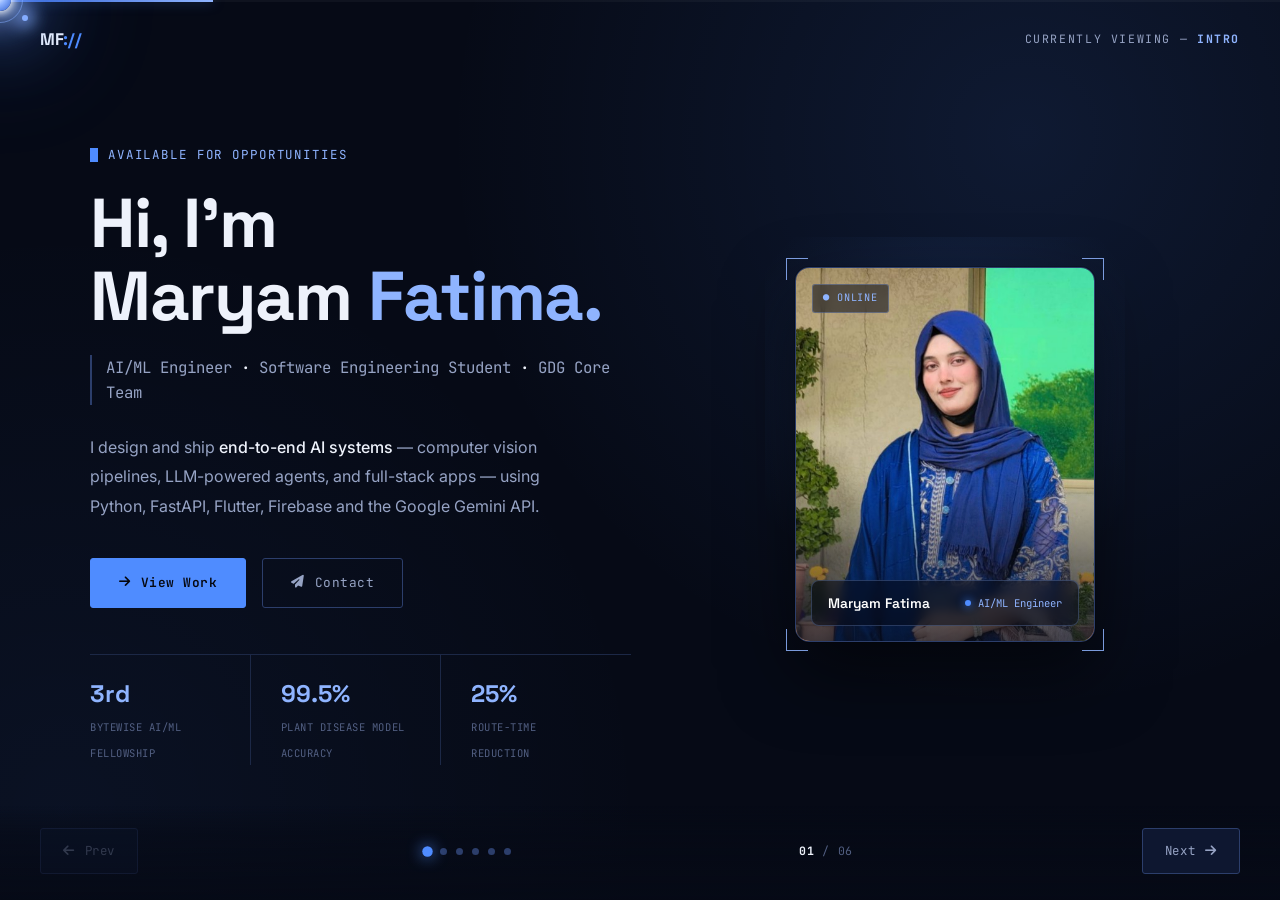
==== index.html @ dd6ace54 "Initial portfolio" ====
<!DOCTYPE html>
<html lang="en">
<head>
<meta charset="UTF-8" />
<meta name="viewport" content="width=device-width, initial-scale=1.0" />
<title>Maryam Fatima — AI/ML Engineer</title>
<link rel="preconnect" href="https://fonts.googleapis.com">
<link href="https://fonts.googleapis.com/css2?family=Space+Grotesk:wght@400;500;600;700&family=JetBrains+Mono:wght@400;500;600&family=Inter:wght@300;400;500;600;700&display=swap" rel="stylesheet">
<link rel="stylesheet" href="https://cdnjs.cloudflare.com/ajax/libs/font-awesome/6.5.0/css/all.min.css" />
<style>
:root{
  --bg:#060a16; --bg-alt:#0a1122; --surface:#0e1730; --surface-2:#121d3c;
  --line:#1c2846; --line-bright:#2c3e6b;
  --blue:#4f8cff; --blue-light:#8fb4ff; --blue-deep:#2f5fd1;
  --text:#eef2fb; --text-dim:#96a3c4; --text-dimmer:#525f82;
  --mono:'JetBrains Mono',monospace; --display:'Space Grotesk',sans-serif; --body:'Inter',sans-serif;
}
*{margin:0;padding:0;box-sizing:border-box;}
body{
  background:var(--bg); color:var(--text); font-family:var(--body);
  line-height:1.6; overflow:hidden; height:100vh; cursor:none;
}
::selection{background:var(--blue); color:#05070f;}
a{color:inherit; text-decoration:none;}
.container{max-width:1180px; margin:0 auto; padding:0 40px; width:100%;}

/* ===== CUSTOM CURSOR — ORBIT COMET (PROMINENT) ===== */
.cur-wrap{position:fixed; top:0; left:0; width:0; height:0; pointer-events:none; z-index:99999;}
.cur-trail{
  position:fixed; top:0; left:0; width:0; height:0; pointer-events:none; z-index:99997;
}
.cur-trail span{
  position:absolute; top:0; left:0; width:9px; height:9px; margin:-4.5px 0 0 -4.5px; border-radius:50%;
  background:var(--blue-light); box-shadow:0 0 10px 2px rgba(143,180,255,.6); will-change:transform, opacity;
}
.cur-halo{
  position:absolute; top:0; left:0; width:46px; height:46px; margin:-23px 0 0 -23px;
  border-radius:50%; border:1px solid rgba(143,180,255,.55);
  animation:haloBreathe 2.2s ease-in-out infinite; pointer-events:none;
}
@keyframes haloBreathe{
  0%{transform:scale(.75); opacity:.7;}
  70%{transform:scale(1.25); opacity:0;}
  100%{transform:scale(1.25); opacity:0;}
}
.cur-core{
  position:absolute; top:0; left:0; width:22px; height:22px; margin:-11px 0 0 -11px;
  background:radial-gradient(circle at 35% 30%, #ffffff 0%, var(--blue-light) 45%, var(--blue-deep) 100%);
  border-radius:50%; z-index:3;
  box-shadow:0 0 8px 2px #fff, 0 0 32px 10px rgba(143,180,255,.9), 0 0 70px 22px rgba(79,140,255,.5), 0 0 120px 40px rgba(79,140,255,.2);
  transition:width .25s cubic-bezier(.34,1.56,.64,1), height .25s cubic-bezier(.34,1.56,.64,1), background .25s ease, opacity .25s ease;
  will-change:transform;
}
.cur-orbit{
  position:absolute; top:0; left:0; width:64px; height:64px; margin:-32px 0 0 -32px;
  animation:orbitspin 2.6s linear infinite; transition:opacity .25s ease, transform .3s cubic-bezier(.34,1.56,.64,1);
}
.cur-orbit span{
  position:absolute; width:6px; height:6px; border-radius:50%; background:var(--blue-light);
  box-shadow:0 0 16px 5px rgba(143,180,255,.9); opacity:1;
}
.cur-orbit span:nth-child(1){top:0; left:50%; margin-left:-4px; width:8px; height:8px; background:#fff; box-shadow:0 0 20px 6px #fff;}
.cur-orbit span:nth-child(2){bottom:11px; right:4px;}
.cur-orbit span:nth-child(3){bottom:11px; left:4px; opacity:.65;}
@keyframes orbitspin{to{transform:rotate(360deg);}}
.cur-ring2{
  position:absolute; top:0; left:0; width:0; height:0; border-radius:50%;
  border:2px solid var(--blue-light); pointer-events:none; box-shadow:0 0 30px rgba(79,140,255,.5), inset 0 0 20px rgba(79,140,255,.15);
  transform:translate(-50%,-50%); transition:width .35s cubic-bezier(.34,1.56,.64,1), height .35s cubic-bezier(.34,1.56,.64,1), opacity .3s ease, border-color .3s ease;
  opacity:0;
}
/* magnetic hover: core shrinks & fades, orbit expands+slows, ring hugs the element */
body.magnet-active .cur-core{opacity:0;}
body.magnet-active .cur-orbit{opacity:0;}
body.magnet-active .cur-trail{opacity:0;}
body.magnet-active .cur-halo{opacity:0;}
body.magnet-active .cur-ring2{opacity:1;}
/* simple hover (non-magnetic targets): core grows, orbit pauses */
.cur-core.hover{width:34px; height:34px; margin:-17px 0 0 -17px; background:radial-gradient(circle, rgba(143,180,255,.22), transparent 70%); border:2px solid #fff; box-shadow:0 0 16px #fff, 0 0 46px rgba(143,180,255,.8);}
.cur-orbit.hover{animation-play-state:paused; opacity:.55; transform:scale(1.35);}
.cur-label{
  position:fixed; top:0; left:0; pointer-events:none; z-index:99999; transform:translate(-50%,-50%);
  font-family:var(--mono); font-size:.62rem; letter-spacing:.08em; text-transform:uppercase;
  color:var(--bg); background:var(--blue-light); padding:4px 9px; border-radius:20px;
  opacity:0; transition:opacity .2s ease; white-space:nowrap;
}
.cur-label.show{opacity:1;}
.magnetic{transition:transform .25s cubic-bezier(.34,1.56,.64,1);}
@media (hover:none) and (pointer:coarse){
  body{cursor:auto;}
  .cur-wrap,.cur-trail,.cur-ring2,.cur-label{display:none !important;}
}

.progress-track{position:fixed; top:0; left:0; width:100%; height:2px; z-index:301; background:rgba(255,255,255,.04);}
.progress-fill{height:100%; width:16.66%; background:linear-gradient(90deg,var(--blue-deep),var(--blue-light)); transition:width .5s cubic-bezier(.4,0,.2,1); box-shadow:0 0 12px rgba(79,140,255,.6);}

/* ===== TOP BAR ===== */
.topbar{
  position:fixed; top:0; left:0; width:100%; z-index:300; padding:26px 40px;
  display:flex; justify-content:space-between; align-items:center; pointer-events:none;
}
.topbar .logo{font-family:var(--display); font-weight:700; font-size:1.05rem; letter-spacing:-.02em; pointer-events:auto;}
.topbar .logo span{color:var(--blue);}
.topbar .pagetitle{
  font-family:var(--mono); font-size:.72rem; letter-spacing:.14em; text-transform:uppercase;
  color:var(--text-dim);
}
.topbar .pagetitle b{color:var(--blue-light);}

/* ===== PAGES ===== */
.pages{position:relative; width:100%; height:100vh;}
.pages::before{
  content:''; position:fixed; inset:0; z-index:0; pointer-events:none; opacity:.35;
  background-image:linear-gradient(rgba(79,140,255,.05) 1px, transparent 1px), linear-gradient(90deg, rgba(79,140,255,.05) 1px, transparent 1px);
  background-size:64px 64px;
  mask-image:radial-gradient(circle at 50% 40%, black, transparent 75%);
}
.page{
  position:absolute; inset:0; padding:110px 0 100px;
  opacity:0; visibility:hidden; transform:translateX(24px);
  transition:opacity .5s cubic-bezier(.4,0,.2,1), transform .5s cubic-bezier(.4,0,.2,1);
  overflow-y:auto; -webkit-overflow-scrolling:touch;
}
.page.active{opacity:1; visibility:visible; transform:translateX(0); z-index:10;}
.page::-webkit-scrollbar{width:6px;}
.page::-webkit-scrollbar-track{background:transparent;}
.page::-webkit-scrollbar-thumb{background:var(--line-bright); border-radius:3px;}
.page > .container{min-height:100%; display:flex; flex-direction:column; justify-content:center; padding-top:20px; padding-bottom:20px;}

.eyebrow{
  font-family:var(--mono); font-size:.74rem; letter-spacing:.14em; text-transform:uppercase;
  color:var(--blue-light); display:flex; align-items:center; gap:10px; margin-bottom:20px;
}
.eyebrow::before{content:'';width:20px;height:1px;background:var(--blue);}

/* ===== BOTTOM NAV / PAGINATION ===== */
.pagenav{
  position:fixed; bottom:0; left:0; width:100%; z-index:300;
  background:linear-gradient(0deg, rgba(6,10,22,.92), rgba(6,10,22,.6) 70%, transparent);
  padding:22px 40px 26px; display:flex; align-items:center; justify-content:space-between; gap:20px;
}
.navbtn{
  display:flex; align-items:center; gap:10px; font-family:var(--mono); font-size:.78rem;
  letter-spacing:.05em; color:var(--text-dim); background:var(--surface); border:1px solid var(--line-bright);
  padding:12px 22px; border-radius:3px; cursor:pointer; transition:.25s; user-select:none;
}
.navbtn:hover{border-color:var(--blue); color:var(--blue-light);}
.navbtn:active{transform:scale(.97);}
.navbtn.disabled{opacity:.3; pointer-events:none;}
.navbtn i{font-size:.8rem;}
.dots{display:flex; gap:9px; align-items:center;}
.dots .d{
  width:7px; height:7px; border-radius:50%; background:var(--line-bright); cursor:pointer; transition:.3s;
}
.dots .d:hover{background:var(--blue-light); transform:scale(1.3);}
.dots .d.active{background:var(--blue); box-shadow:0 0 10px var(--blue); transform:scale(1.5);}
.counter{font-family:var(--mono); font-size:.72rem; color:var(--text-dimmer); letter-spacing:.06em; min-width:60px; text-align:center;}
.counter b{color:var(--text);}

/* ===== SHARED SECTION HEAD ===== */
.sec-head{margin-bottom:44px;}
.sec-head h2{font-family:var(--display); font-weight:600; font-size:clamp(1.9rem,3.6vw,2.9rem); letter-spacing:-.01em; line-height:1.12;}
.sec-head p{color:var(--text-dim); max-width:420px; font-size:.95rem; margin-top:12px;}

/* ===== PAGE 0 — INTRO ===== */
#p0{background:
  radial-gradient(circle at 80% 15%, rgba(79,140,255,0.12), transparent 45%),
  radial-gradient(circle at 5% 90%, rgba(79,140,255,0.06), transparent 40%),
  var(--bg);
}
.intro-grid{display:grid; grid-template-columns:1.05fr .95fr; gap:70px; align-items:center; width:100%;}
.intro-copy .kicker{font-family:var(--mono); font-size:.78rem; color:var(--blue-light); letter-spacing:.15em; text-transform:uppercase; margin-bottom:22px; display:flex; align-items:center; gap:10px;}
.blink{display:inline-block; width:8px; height:14px; background:var(--blue); animation:blink 1s steps(1) infinite;}
@keyframes blink{50%{opacity:0;}}
.intro-copy h1{
  font-family:var(--display); font-weight:700; font-size:clamp(2.6rem,5.4vw,4.4rem);
  line-height:1.05; letter-spacing:-.02em; margin-bottom:22px;
}
.intro-copy h1 .last{color:var(--blue-light);}
.role-line{
  font-family:var(--mono); font-size:.98rem; color:var(--text-dim); margin-bottom:28px;
  border-left:2px solid var(--line-bright); padding-left:14px;
}
.role-line b{color:var(--text); font-weight:500;}
.intro-desc{color:var(--text-dim); font-size:1rem; max-width:480px; margin-bottom:36px; line-height:1.85;}
.intro-desc strong{color:var(--text); font-weight:500;}
.cta-row{display:flex; gap:16px; flex-wrap:wrap; margin-bottom:46px;}
.btn{
  font-family:var(--mono); font-size:.8rem; letter-spacing:.04em; padding:14px 28px;
  border-radius:3px; cursor:pointer; transition:.25s; display:inline-flex; align-items:center; gap:10px;
}
.btn-solid{background:var(--blue); color:#05070f; font-weight:600; border:1px solid var(--blue);}
.btn-solid:hover{background:var(--blue-light); border-color:var(--blue-light);}
.btn-ghost{border:1px solid var(--line-bright); color:var(--text-dim);}
.btn-ghost:hover{border-color:var(--blue); color:var(--blue-light);}
.metric-row{display:flex; border-top:1px solid var(--line);}
.metric{padding:20px 30px 0 0; flex:1;}
.metric:not(:last-child){border-right:1px solid var(--line); padding-right:30px; margin-right:30px;}
.metric b{font-family:var(--display); font-size:1.5rem; display:block; color:var(--blue-light);}
.metric span{font-family:var(--mono); font-size:.66rem; color:var(--text-dimmer); letter-spacing:.05em;}

.intro-visual{display:flex; justify-content:center;}
.avatar-frame{position:relative; width:300px;}
.avatar-glow{
  position:absolute; inset:-30px; background:radial-gradient(circle at 50% 35%, rgba(79,140,255,.16), transparent 65%);
  pointer-events:none; z-index:0;
}
.avatar-photo{
  position:relative; width:100%; aspect-ratio:4/5; border-radius:14px; overflow:hidden; z-index:1;
  border:1px solid var(--line-bright);
  box-shadow:0 30px 70px rgba(0,0,0,.55), 0 0 0 1px rgba(0,0,0,.2);
  transition:transform .45s cubic-bezier(.34,1.56,.64,1), box-shadow .45s ease;
}
.avatar-photo::after{
  content:''; position:absolute; inset:0; border-radius:14px;
  background:linear-gradient(180deg, transparent 55%, rgba(6,10,22,.75) 100%);
  pointer-events:none;
}
.avatar-frame:hover .avatar-photo{transform:translateY(-4px); box-shadow:0 40px 90px rgba(0,0,0,.6), 0 0 60px rgba(79,140,255,.18);}
.avatar-photo img{width:100%; height:100%; object-fit:cover; display:block; transition:transform .6s ease; filter:saturate(1.02);}
.avatar-frame:hover .avatar-photo img{transform:scale(1.05);}
.av-corner{position:absolute; width:22px; height:22px; border:1.5px solid var(--blue-light); opacity:.85; z-index:2; transition:.4s ease;}
.av-corner.tl{top:-9px; left:-9px; border-right:none; border-bottom:none;}
.av-corner.tr{top:-9px; right:-9px; border-left:none; border-bottom:none;}
.av-corner.bl{bottom:-9px; left:-9px; border-right:none; border-top:none;}
.av-corner.br{bottom:-9px; right:-9px; border-left:none; border-top:none;}
.avatar-frame:hover .av-corner{width:28px; height:28px; opacity:1;}
.av-tag{
  position:absolute; top:16px; left:16px; z-index:2; font-family:var(--mono); font-size:.64rem; letter-spacing:.08em;
  color:var(--blue-light); background:rgba(6,10,22,.55); border:1px solid rgba(143,180,255,.3);
  padding:5px 10px; border-radius:3px; backdrop-filter:blur(4px);
}
.badge-pill{
  position:absolute; bottom:16px; left:16px; right:16px; z-index:2; background:rgba(6,10,22,.55); border:1px solid rgba(143,180,255,.25);
  padding:11px 16px; border-radius:8px; font-family:var(--mono); font-size:.72rem; color:var(--text);
  display:flex; align-items:center; justify-content:space-between; gap:8px; backdrop-filter:blur(6px);
}
.badge-pill .pname{font-family:var(--display); font-weight:600; font-size:.86rem; color:#fff;}
.badge-pill .prole{display:flex; align-items:center; gap:7px; color:var(--blue-light); font-size:.66rem;}
.badge-pill .pulse{width:6px; height:6px; border-radius:50%; background:var(--blue); box-shadow:0 0 8px var(--blue); animation:pulseDot 1.6s ease-in-out infinite;}
@keyframes pulseDot{0%,100%{opacity:1;}50%{opacity:.3;}}

/* ===== PAGE 1 — ABOUT ===== */
#p1{background:var(--bg-alt);}
.dossier{display:grid; grid-template-columns:.9fr 1.1fr; gap:60px;}
.dossier-meta{font-family:var(--mono); font-size:.82rem;}
.dossier-meta .row{display:flex; justify-content:space-between; padding:14px 0; border-bottom:1px solid var(--line); gap:12px;}
.dossier-meta .row .k{color:var(--text-dimmer); letter-spacing:.05em;}
.dossier-meta .row .v{color:var(--text); text-align:right;}
.dossier-body p{color:var(--text-dim); font-size:1rem; line-height:1.9; margin-bottom:18px;}
.dossier-body strong{color:var(--text); font-weight:500;}
.chip-row{display:flex; flex-wrap:wrap; gap:10px; margin-top:22px;}
.chip{font-family:var(--mono); font-size:.72rem; padding:8px 15px; border:1px solid var(--line-bright); color:var(--text-dim); border-radius:3px; transition:.25s;}
.chip:hover{border-color:var(--blue); color:var(--blue-light); background:rgba(79,140,255,.06);}

/* ===== PAGE 2 — EXPERIENCE ===== */
.log{border-top:1px solid var(--line);}
.log-entry{border-bottom:1px solid var(--line); padding:28px 0; display:grid; grid-template-columns:130px 1fr; gap:26px;}
.log-entry .stamp{font-family:var(--mono); font-size:.74rem; color:var(--blue-light);}
.log-entry .stamp .yr{display:block; font-size:1.5rem; font-family:var(--display); color:var(--text); margin-top:4px;}
.log-entry h3{font-family:var(--display); font-size:1.2rem; font-weight:600; margin-bottom:4px;}
.log-entry .org{font-family:var(--mono); font-size:.76rem; color:var(--text-dim); margin-bottom:12px; display:block;}
.log-entry p{color:var(--text-dim); font-size:.92rem; line-height:1.8; max-width:620px;}
.log-entry .tags{display:flex; gap:8px; flex-wrap:wrap; margin-top:14px;}
.log-entry .tags span{font-family:var(--mono); font-size:.66rem; color:var(--blue-light); border:1px solid var(--line-bright); padding:4px 10px; border-radius:3px;}

/* ===== PAGE 3 — PROJECTS ===== */
#p3{background:var(--bg-alt);}
.det-grid{display:grid; grid-template-columns:repeat(2,1fr); gap:22px;}
.det-card{background:var(--surface); border:1px solid var(--line); padding:26px 24px; transition:.3s;}
.det-card:hover{border-color:var(--blue); transform:translateY(-5px); box-shadow:0 20px 50px rgba(0,0,0,.4), 0 0 0 1px rgba(79,140,255,.15);}
.det-card .det-head{display:flex; justify-content:space-between; align-items:flex-start; margin-bottom:14px; gap:10px;}
.det-card .class-label{font-family:var(--mono); font-size:.66rem; color:var(--text-dimmer); letter-spacing:.05em;}
.det-card .conf{font-family:var(--mono); font-size:.74rem; color:var(--blue-light); font-weight:600; text-align:right;}
.det-card h3{font-family:var(--display); font-size:1.15rem; font-weight:600; margin-bottom:9px;}
.det-card p{color:var(--text-dim); font-size:.87rem; line-height:1.7; margin-bottom:16px;}
.det-card .tags{display:flex; flex-wrap:wrap; gap:6px;}
.det-card .tags span{font-family:var(--mono); font-size:.64rem; color:var(--text-dim); border:1px solid var(--line-bright); padding:4px 9px; border-radius:3px;}

/* ===== PAGE 4 — SKILLS ===== */
.spec-grid{display:grid; grid-template-columns:repeat(3,1fr); border-top:1px solid var(--line); border-left:1px solid var(--line);}
.spec-block{border-right:1px solid var(--line); border-bottom:1px solid var(--line); padding:24px 22px;}
.spec-block h4{font-family:var(--mono); font-size:.68rem; letter-spacing:.1em; text-transform:uppercase; color:var(--blue-light); margin-bottom:16px;}
.spec-block .bar-item{margin-bottom:13px;}
.spec-block .bar-item .lbl{display:flex; justify-content:space-between; font-size:.82rem; color:var(--text-dim); margin-bottom:6px;}
.spec-block .bar-track{height:3px; background:var(--line); overflow:hidden;}
.spec-block .bar-fill{height:100%; background:linear-gradient(90deg,var(--blue-deep),var(--blue-light)); width:0%; transition:width 1.2s cubic-bezier(.22,.9,.3,1);}

/* ===== PAGE 5 — CONTACT ===== */
#p5{background:var(--bg-alt);}
.ledger{border-top:1px solid var(--line); margin-bottom:50px;}
.ledger-row{display:grid; grid-template-columns:36px 1fr 120px; gap:18px; align-items:center; padding:14px 0; border-bottom:1px solid var(--line); font-family:var(--mono); font-size:.82rem;}
.ledger-row .num{color:var(--text-dimmer);}
.ledger-row .name{color:var(--text); font-family:var(--body); font-weight:500; font-size:.92rem;}
.ledger-row .name small{display:block; font-family:var(--mono); font-size:.7rem; color:var(--text-dim); font-weight:400; margin-top:3px;}
.ledger-row .stamp2{color:var(--blue-light); text-align:right;}
.contact-panel{display:grid; grid-template-columns:1fr 1fr; gap:44px; align-items:start;}
.terminal{background:#040711; border:1px solid var(--line-bright); padding:24px 22px; font-family:var(--mono); font-size:.82rem; line-height:1.9;}
.terminal .p1{color:var(--blue-light);}
.terminal .p2{color:var(--text-dim);}
.terminal .out{color:var(--text);}
.contact-links{display:flex; flex-direction:column;}
.contact-links a{display:flex; justify-content:space-between; align-items:center; padding:16px 0; border-bottom:1px solid var(--line); font-family:var(--mono); font-size:.84rem; color:var(--text-dim); transition:.25s;}
.contact-links a:hover{color:var(--blue-light); padding-left:8px;}

/* ===== RESPONSIVE ===== */
@media (max-width:900px){
  .container{padding:0 24px;}
  .topbar{padding:20px 24px;}
  .pagenav{padding:16px 20px 20px;}
  .page{padding:90px 0 90px;}
  .intro-grid{grid-template-columns:1fr; text-align:left; gap:40px;}
  .intro-visual{order:-1;}
  .avatar-frame{width:190px; margin:0 auto;}
  .metric-row{flex-wrap:wrap; gap:16px;}
  .metric{flex:1 1 40%; padding-right:0; border-right:none !important; margin-right:0 !important;}
  .dossier{grid-template-columns:1fr; gap:34px;}
  .log-entry{grid-template-columns:1fr; gap:10px;}
  .det-grid{grid-template-columns:1fr;}
  .spec-grid{grid-template-columns:1fr 1fr;}
  .contact-panel{grid-template-columns:1fr;}
  .navbtn span.lbl{display:none;}
  .topbar .pagetitle{display:none;}
}
</style>
</head>
<body>

<div class="cur-wrap" id="curWrap">
  <div class="cur-halo" id="curHalo"></div>
  <div class="cur-orbit" id="curOrbit"><span></span><span></span><span></span></div>
  <div class="cur-core" id="curCore"></div>
</div>
<div class="cur-trail" id="curTrail">
  <span></span><span></span><span></span><span></span><span></span>
</div>
<div class="cur-ring2" id="curRing2"></div>
<div class="cur-label" id="curLabel"></div>

<div class="progress-track"><div class="progress-fill" id="progressFill"></div></div>

<div class="topbar">
  <div class="logo">MF<span>://</span></div>
  <div class="pagetitle">CURRENTLY VIEWING — <b id="pageTitleText">INTRO</b></div>
</div>

<div class="pages" id="pages">

  <!-- PAGE 0 — INTRO -->
  <section class="page active" id="p0" data-title="INTRO">
    <div class="container">
      <div class="intro-grid">
        <div class="intro-copy">
          <div class="kicker"><span class="blink"></span> AVAILABLE FOR OPPORTUNITIES</div>
          <h1>Hi, I'm<br>Maryam <span class="last">Fatima.</span></h1>
          <div class="role-line">AI/ML Engineer <b>·</b> Software Engineering Student <b>·</b> GDG Core Team</div>
          <p class="intro-desc">
            I design and ship <strong>end-to-end AI systems</strong> — computer vision pipelines,
            LLM-powered agents, and full-stack apps — using Python, FastAPI, Flutter, Firebase
            and the Google Gemini API.
          </p>
          <div class="cta-row">
            <a href="#" class="btn btn-solid magnetic" data-goto="3"><i class="fas fa-arrow-right"></i> View Work</a>
            <a href="#" class="btn btn-ghost magnetic" data-goto="5"><i class="fas fa-paper-plane"></i> Contact</a>
          </div>
          <div class="metric-row">
            <div class="metric"><b>3rd</b><span>BYTEWISE AI/ML FELLOWSHIP</span></div>
            <div class="metric"><b>99.5%</b><span>PLANT DISEASE MODEL ACCURACY</span></div>
            <div class="metric"><b>25%</b><span>ROUTE-TIME REDUCTION</span></div>
          </div>
        </div>
        <div class="intro-visual">
          <div class="avatar-frame magnetic" data-cursor="Hi!" data-magnet-strength="0.15">
            <div class="avatar-glow"></div>
            <span class="av-corner tl"></span>
            <span class="av-corner tr"></span>
            <span class="av-corner bl"></span>
            <span class="av-corner br"></span>
            <div class="avatar-photo">
              <span class="av-tag">● ONLINE</span>
              <img src="[data-uri]" alt="Maryam Fatima" />
            </div>
              <div class="badge-pill">
                <span class="pname">Maryam Fatima</span>
                <span class="prole"><span class="pulse"></span>AI/ML Engineer</span>
              </div>
            </div>
          </div>
        </div>
      </div>
    </div>
  </section>

  <!-- PAGE 1 — ABOUT -->
  <section class="page" id="p1" data-title="ABOUT">
    <div class="container">
      <div class="eyebrow">01 — About</div>
      <div class="sec-head">
        <h2>Who's behind<br>the pipelines.</h2>
        <p>From research notebooks to production endpoints — bridging AI concepts with real-world impact.</p>
      </div>
      <div class="dossier">
        <div class="dossier-meta">
          <div class="row"><span class="k">INSTITUTION</span><span class="v">COMSATS University Islamabad, Attock Campus</span></div>
          <div class="row"><span class="k">DEGREE</span><span class="v">B.S. Software Engineering</span></div>
          <div class="row"><span class="k">FOCUS</span><span class="v">AI · ML · Computer Vision · GenAI</span></div>
          <div class="row"><span class="k">COMMUNITY</span><span class="v">GDG Attock — Core Team</span></div>
          <div class="row"><span class="k">STATUS</span><span class="v" style="color:var(--blue-light);">Actively Building</span></div>
        </div>
        <div class="dossier-body">
          <p>
            I'm a <strong>Software Engineering student</strong> with a deep pull toward <strong>Artificial Intelligence,
            Machine Learning</strong> and <strong>Computer Vision</strong>. I've built solutions that range from
            food-freshness detection systems to smart waste-management optimizers — always aiming for the
            point where a model actually ships.
          </p>
          <p>
            As an <strong>AI/ML Fellow</strong> (ranked 3rd) and a core team member of
            <strong>Google Developer Groups (GDG) Attock</strong>, I've led workshops, mentored peers, and
            collaborated on AI prototypes that push community members from tutorial to build.
          </p>
          <div class="chip-row">
            <div class="chip magnetic">B.S. Software Engineering</div>
            <div class="chip magnetic">3rd Place — Bytewise</div>
            <div class="chip magnetic">Full-Stack + AI</div>
            <div class="chip magnetic">GDG Attock Core</div>
          </div>
        </div>
      </div>
    </div>
  </section>

  <!-- PAGE 2 — EXPERIENCE -->
  <section class="page" id="p2" data-title="EXPERIENCE">
    <div class="container">
      <div class="eyebrow">02 — Experience</div>
      <div class="sec-head">
        <h2>Where I've<br>worked & grown.</h2>
        <p>A running log — not a résumé bullet list.</p>
      </div>
      <div class="log">
        <div class="log-entry">
          <div class="stamp">FELLOWSHIP<span class="yr">2025</span></div>
          <div>
            <h3>AI/ML Fellow — 3rd Position Holder</h3>
            <span class="org">Bytewise AI/ML Fellowship</span>
            <p>
              Designed end-to-end ML pipelines: preprocessing, feature engineering, training, evaluation
              and visualization. Built an LLM-powered agent on the Google Gemini API. Applied supervised
              learning and regularization, evaluated with Accuracy, Precision, Recall and F1-Score.
              Ranked <strong style="color:var(--text)">3rd among all participants</strong>.
            </p>
            <div class="tags"><span>Python</span><span>Scikit-learn</span><span>Gemini API</span><span>LLM</span><span>ML Pipelines</span></div>
          </div>
        </div>
        <div class="log-entry">
          <div class="stamp">COMMUNITY<span class="yr">2026 →</span></div>
          <div>
            <h3>AI/ML Core Team Member</h3>
            <span class="org">Google Developer Groups (GDG) Attock</span>
            <p>
              Organized AI/ML workshops and events reaching 50+ students. Mentored participants in ML
              fundamentals, Computer Vision and Generative AI, and collaborated on hands-on AI prototypes
              that strengthened the AI culture across campus.
            </p>
            <div class="tags"><span>Community Leadership</span><span>Workshops</span><span>Mentoring</span><span>AI Prototyping</span></div>
          </div>
        </div>
      </div>
    </div>
  </section>

  <!-- PAGE 3 — PROJECTS -->
  <section class="page" id="p3" data-title="PROJECTS">
    <div class="container">
      <div class="eyebrow">03 — Projects</div>
      <div class="sec-head">
        <h2>Selected work.</h2>
        <p>Four builds, four problems — computer vision, LLMs, ML and full-stack.</p>
      </div>
      <div class="det-grid">
        <div class="det-card">
          <div class="det-head"><span class="class-label">COMPUTER VISION</span><span class="conf">Selected — Gemini Challenge</span></div>
          <h3>FoodGuard-AI</h3>
          <p>AI-powered food freshness detection combining Computer Vision with the Google Gemini API. FastAPI backend for image processing and LLM-based quality analysis, deployed on Google Cloud.</p>
          <div class="tags"><span>OpenCV</span><span>Gemini API</span><span>FastAPI</span><span>Google Cloud</span></div>
        </div>
        <div class="det-card">
          <div class="det-head"><span class="class-label">LOGISTICS / ML</span><span class="conf">−25% route time</span></div>
          <h3>CleanRoute-AI</h3>
          <p>Intelligent waste-collection optimization — K-Means clustering for zoning, Linear Regression for route prediction, Isolation Forest for anomaly detection. Full-stack app with role-based auth.</p>
          <div class="tags"><span>K-Means</span><span>Linear Regression</span><span>Isolation Forest</span><span>Full-Stack</span></div>
        </div>
        <div class="det-card">
          <div class="det-head"><span class="class-label">AGRI-TECH / ML</span><span class="conf">99.5% accuracy</span></div>
          <h3>Plant Health Monitoring</h3>
          <p>Crop disease prediction using Random Forest and XGBoost, achieved through careful feature engineering. Streamlit dashboard for real-time prediction and visualization.</p>
          <div class="tags"><span>Random Forest</span><span>XGBoost</span><span>Streamlit</span><span>Feature Engineering</span></div>
        </div>
        <div class="det-card">
          <div class="det-head"><span class="class-label">MOBILE / FLUTTER</span><span class="conf">3 apps shipped</span></div>
          <h3>Flutter Internship Portfolio</h3>
          <p><strong style="color:var(--text)">Cookbook App</strong> — recipe management with search, favorites, editing. <strong style="color:var(--text)">Daily Diaries</strong> — journaling with Firebase Auth + Firestore CRUD. <strong style="color:var(--text)">Login & Dashboard</strong> — secure auth with Provider state management.</p>
          <div class="tags"><span>Flutter</span><span>Firebase</span><span>Provider</span><span>CRUD</span></div>
        </div>
      </div>
    </div>
  </section>

  <!-- PAGE 4 — SKILLS -->
  <section class="page" id="p4" data-title="SKILLS">
    <div class="container">
      <div class="eyebrow">04 — Skills</div>
      <div class="sec-head">
        <h2>Spec sheet.</h2>
        <p>Tools I reach for daily, grouped like a build config.</p>
      </div>
      <div class="spec-grid" id="specGrid">
        <div class="spec-block">
          <h4>Languages</h4>
          <div class="bar-item"><div class="lbl"><span>Python</span></div><div class="bar-track"><div class="bar-fill" data-w="95"></div></div></div>
          <div class="bar-item"><div class="lbl"><span>C++</span></div><div class="bar-track"><div class="bar-fill" data-w="70"></div></div></div>
          <div class="bar-item"><div class="lbl"><span>Java</span></div><div class="bar-track"><div class="bar-fill" data-w="65"></div></div></div>
        </div>
        <div class="spec-block">
          <h4>Machine Learning</h4>
          <div class="bar-item"><div class="lbl"><span>Regression / Classification</span></div><div class="bar-track"><div class="bar-fill" data-w="90"></div></div></div>
          <div class="bar-item"><div class="lbl"><span>Random Forest / XGBoost</span></div><div class="bar-track"><div class="bar-fill" data-w="88"></div></div></div>
          <div class="bar-item"><div class="lbl"><span>K-Means / Clustering</span></div><div class="bar-track"><div class="bar-fill" data-w="82"></div></div></div>
        </div>
        <div class="spec-block">
          <h4>AI &amp; Computer Vision</h4>
          <div class="bar-item"><div class="lbl"><span>OpenCV</span></div><div class="bar-track"><div class="bar-fill" data-w="85"></div></div></div>
          <div class="bar-item"><div class="lbl"><span>Gemini API / LLM Integration</span></div><div class="bar-track"><div class="bar-fill" data-w="88"></div></div></div>
          <div class="bar-item"><div class="lbl"><span>Prompt Engineering</span></div><div class="bar-track"><div class="bar-fill" data-w="86"></div></div></div>
        </div>
        <div class="spec-block">
          <h4>Frameworks</h4>
          <div class="bar-item"><div class="lbl"><span>Flutter</span></div><div class="bar-track"><div class="bar-fill" data-w="88"></div></div></div>
          <div class="bar-item"><div class="lbl"><span>Firebase</span></div><div class="bar-track"><div class="bar-fill" data-w="85"></div></div></div>
          <div class="bar-item"><div class="lbl"><span>FastAPI / Streamlit</span></div><div class="bar-track"><div class="bar-fill" data-w="84"></div></div></div>
        </div>
        <div class="spec-block">
          <h4>Libraries</h4>
          <div class="bar-item"><div class="lbl"><span>NumPy / Pandas</span></div><div class="bar-track"><div class="bar-fill" data-w="90"></div></div></div>
          <div class="bar-item"><div class="lbl"><span>Scikit-learn</span></div><div class="bar-track"><div class="bar-fill" data-w="88"></div></div></div>
          <div class="bar-item"><div class="lbl"><span>Matplotlib / Seaborn</span></div><div class="bar-track"><div class="bar-fill" data-w="80"></div></div></div>
        </div>
        <div class="spec-block">
          <h4>Dev Tools</h4>
          <div class="bar-item"><div class="lbl"><span>Git / GitHub</span></div><div class="bar-track"><div class="bar-fill" data-w="90"></div></div></div>
          <div class="bar-item"><div class="lbl"><span>Docker</span></div><div class="bar-track"><div class="bar-fill" data-w="68"></div></div></div>
          <div class="bar-item"><div class="lbl"><span>Colab / VS Code</span></div><div class="bar-track"><div class="bar-fill" data-w="92"></div></div></div>
        </div>
      </div>
    </div>
  </section>

  <!-- PAGE 5 — CONTACT -->
  <section class="page" id="p5" data-title="CONTACT">
    <div class="container">
      <div class="eyebrow">05 — Contact</div>
      <div class="sec-head">
        <h2>Certifications<br>&amp; how to reach me.</h2>
        <p>Recognitions from fellowships, hackathons and industry courses.</p>
      </div>
      <div class="ledger">
        <div class="ledger-row"><span class="num">01</span><span class="name">Bytewise AI/ML Fellowship<small>Ranked 3rd position</small></span><span class="stamp2">2025</span></div>
        <div class="ledger-row"><span class="num">02</span><span class="name">Flutter Internship<small>Marfah Technologies</small></span><span class="stamp2">2025</span></div>
        <div class="ledger-row"><span class="num">03</span><span class="name">MTM — AI Hackathon<small>Competitive build</small></span><span class="stamp2">2026</span></div>
        <div class="ledger-row"><span class="num">04</span><span class="name">Code Fusion 2024<small>Participation</small></span><span class="stamp2">2024</span></div>
        <div class="ledger-row"><span class="num">05</span><span class="name">GenAI in IoT<small>LinkedIn Learning</small></span><span class="stamp2">2026</span></div>
        <div class="ledger-row"><span class="num">06</span><span class="name">Web Development<small>Certificate</small></span><span class="stamp2">—</span></div>
      </div>
      <div class="contact-panel">
        <div class="terminal">
          <div><span class="p1">maryam@portfolio</span><span class="p2">:~$</span> whoami</div>
          <div class="out">Maryam Fatima — AI/ML Engineer</div>
          <div style="margin-top:10px;"><span class="p1">maryam@portfolio</span><span class="p2">:~$</span> status</div>
          <div class="out">open to internships &amp; collaborations</div>
          <div style="margin-top:10px;"><span class="p1">maryam@portfolio</span><span class="p2">:~$</span> <span class="blink"></span></div>
        </div>
        <div class="contact-links">
          <a href="#"><span>GitHub</span><i class="fab fa-github"></i></a>
          <a href="#"><span>LinkedIn</span><i class="fab fa-linkedin-in"></i></a>
          <a href="#"><span>Twitter / X</span><i class="fab fa-twitter"></i></a>
          <a href="#"><span>Email</span><i class="fas fa-envelope"></i></a>
        </div>
      </div>
    </div>
  </section>

</div>

<div class="pagenav">
  <div class="navbtn magnetic" id="prevBtn" data-cursor="Back"><i class="fas fa-arrow-left"></i><span class="lbl">Prev</span></div>
  <div class="dots" id="dots"></div>
  <div class="counter"><b id="curNum">01</b> / 06</div>
  <div class="navbtn magnetic" id="nextBtn" data-cursor="Next"><span class="lbl">Next</span><i class="fas fa-arrow-right"></i></div>
</div>

<script>
const pages = Array.from(document.querySelectorAll('.page'));
const dotsWrap = document.getElementById('dots');
const curNum = document.getElementById('curNum');
const pageTitleText = document.getElementById('pageTitleText');
let current = 0;

pages.forEach((p,i)=>{
  const d = document.createElement('div');
  d.className = 'd' + (i===0?' active':'');
  d.addEventListener('click', ()=>goTo(i));
  dotsWrap.appendChild(d);
});
const dotEls = Array.from(dotsWrap.children);

function goTo(i){
  if(i<0 || i>=pages.length) return;
  pages[current].classList.remove('active');
  dotEls[current].classList.remove('active');
  current = i;
  pages[current].classList.add('active');
  pages[current].scrollTop = 0;
  dotEls[current].classList.add('active');
  curNum.textContent = String(current+1).padStart(2,'0');
  pageTitleText.textContent = pages[current].dataset.title;
  document.getElementById('prevBtn').classList.toggle('disabled', current===0);
  document.getElementById('nextBtn').classList.toggle('disabled', current===pages.length-1);
  document.querySelectorAll('.bar-fill').forEach(bar=>{
    if(pages[current].contains(bar)){ bar.style.width = bar.dataset.w + '%'; }
  });
  document.getElementById('progressFill').style.width = (((current+1)/pages.length)*100)+'%';
}

document.getElementById('prevBtn').addEventListener('click', ()=>goTo(current-1));
document.getElementById('nextBtn').addEventListener('click', ()=>goTo(current+1));
document.querySelectorAll('[data-goto]').forEach(el=>{
  el.addEventListener('click', (e)=>{ e.preventDefault(); goTo(parseInt(el.dataset.goto)); });
});
document.addEventListener('keydown', (e)=>{
  if(e.key === 'ArrowRight') goTo(current+1);
  if(e.key === 'ArrowLeft') goTo(current-1);
});
let touchStartX = 0;
document.addEventListener('touchstart', e=>{ touchStartX = e.touches[0].clientX; });
document.addEventListener('touchend', e=>{
  const dx = e.changedTouches[0].clientX - touchStartX;
  if(Math.abs(dx) > 60){ dx < 0 ? goTo(current+1) : goTo(current-1); }
});
goTo(0);

// ===== CUSTOM CURSOR — ORBIT COMET + MAGNETIC ELEMENTS =====
const curWrap = document.getElementById('curWrap');
const curCore = document.getElementById('curCore');
const curOrbit = document.getElementById('curOrbit');
const curRing2 = document.getElementById('curRing2');
const curLabel = document.getElementById('curLabel');
const trailDots = Array.from(document.querySelectorAll('#curTrail span'));
const trailPos = trailDots.map(()=>({x:0,y:0}));

let mx=0, my=0, cx=0, cy=0, lastX=0, lastY=0;
document.addEventListener('mousemove', e=>{
  mx = e.clientX; my = e.clientY;
  curLabel.style.left = mx+'px'; curLabel.style.top = (my-40)+'px';
});
(function raf(){
  cx += (mx-cx)*0.75; cy += (my-cy)*0.75;
  const vx = mx-lastX, vy = my-lastY;
  lastX = mx; lastY = my;
  const speed = Math.min(Math.hypot(vx,vy)*0.05, 1);
  const angle = Math.atan2(vy,vx)*180/Math.PI;
  curWrap.style.transform = `translate(${cx}px,${cy}px)`;
  curCore.style.transform = `rotate(${angle}deg) scaleX(${1+speed*0.7}) scaleY(${1-speed*0.35})`;

  // comet trail: each dot eases toward the previous one's last position
  let px = cx, py = cy;
  trailDots.forEach((dot, i)=>{
    const p = trailPos[i];
    p.x += (px - p.x) * 0.45;
    p.y += (py - p.y) * 0.45;
    dot.style.transform = `translate(${p.x}px,${p.y}px)`;
    dot.style.opacity = (1 - (i+1)/trailDots.length) * 0.55 * Math.min(speed*2.2, 1);
    dot.style.width = dot.style.height = (7 - i*0.9) + 'px';
    dot.style.marginLeft = dot.style.marginTop = -(7 - i*0.9)/2 + 'px';
    px = p.x; py = p.y;
  });
  requestAnimationFrame(raf);
})();
document.addEventListener('mousedown', ()=>curCore.style.filter='brightness(1.4)');
document.addEventListener('mouseup', ()=>curCore.style.filter='');

function refreshCursorTargets(){
  document.querySelectorAll('[data-cursor]').forEach(el=>{
    if(el.dataset.curBound) return; el.dataset.curBound='1';
    el.addEventListener('mouseenter', ()=>{
      const t = el.getAttribute('data-cursor');
      if(t){ curLabel.textContent = t; curLabel.classList.add('show'); }
    });
    el.addEventListener('mouseleave', ()=>{ curLabel.classList.remove('show'); });
  });
  document.querySelectorAll('a, .d, .det-card').forEach(el=>{
    if(el.classList.contains('magnetic') || el.dataset.curBound) return;
    el.dataset.curBound='1';
    el.addEventListener('mouseenter', ()=>{ curCore.classList.add('hover'); curOrbit.classList.add('hover'); });
    el.addEventListener('mouseleave', ()=>{ curCore.classList.remove('hover'); curOrbit.classList.remove('hover'); });
  });

  // magnetic pull physics
  document.querySelectorAll('.magnetic').forEach(el=>{
    if(el.dataset.magBound) return; el.dataset.magBound='1';
    const strength = parseFloat(el.dataset.magnetStrength || '0.35');
    el.addEventListener('mouseenter', ()=>{
      document.body.classList.add('magnet-active');
    });
    el.addEventListener('mousemove', (e)=>{
      const r = el.getBoundingClientRect();
      const relX = e.clientX - (r.left + r.width/2);
      const relY = e.clientY - (r.top + r.height/2);
      el.style.transform = `translate(${relX*strength}px, ${relY*strength}px)`;
      const ringW = r.width + 22, ringH = r.height + 22;
      curRing2.style.width = ringW+'px'; curRing2.style.height = ringH+'px';
      curRing2.style.left = (r.left + r.width/2) + 'px';
      curRing2.style.top = (r.top + r.height/2) + 'px';
      curRing2.style.borderRadius = getComputedStyle(el).borderRadius !== '0px' ? '16px' : '4px';
    });
    el.addEventListener('mouseleave', ()=>{
      el.style.transform = 'translate(0,0)';
      document.body.classList.remove('magnet-active');
    });
  });
}
refreshCursorTargets();
</script>
</body>
</html>
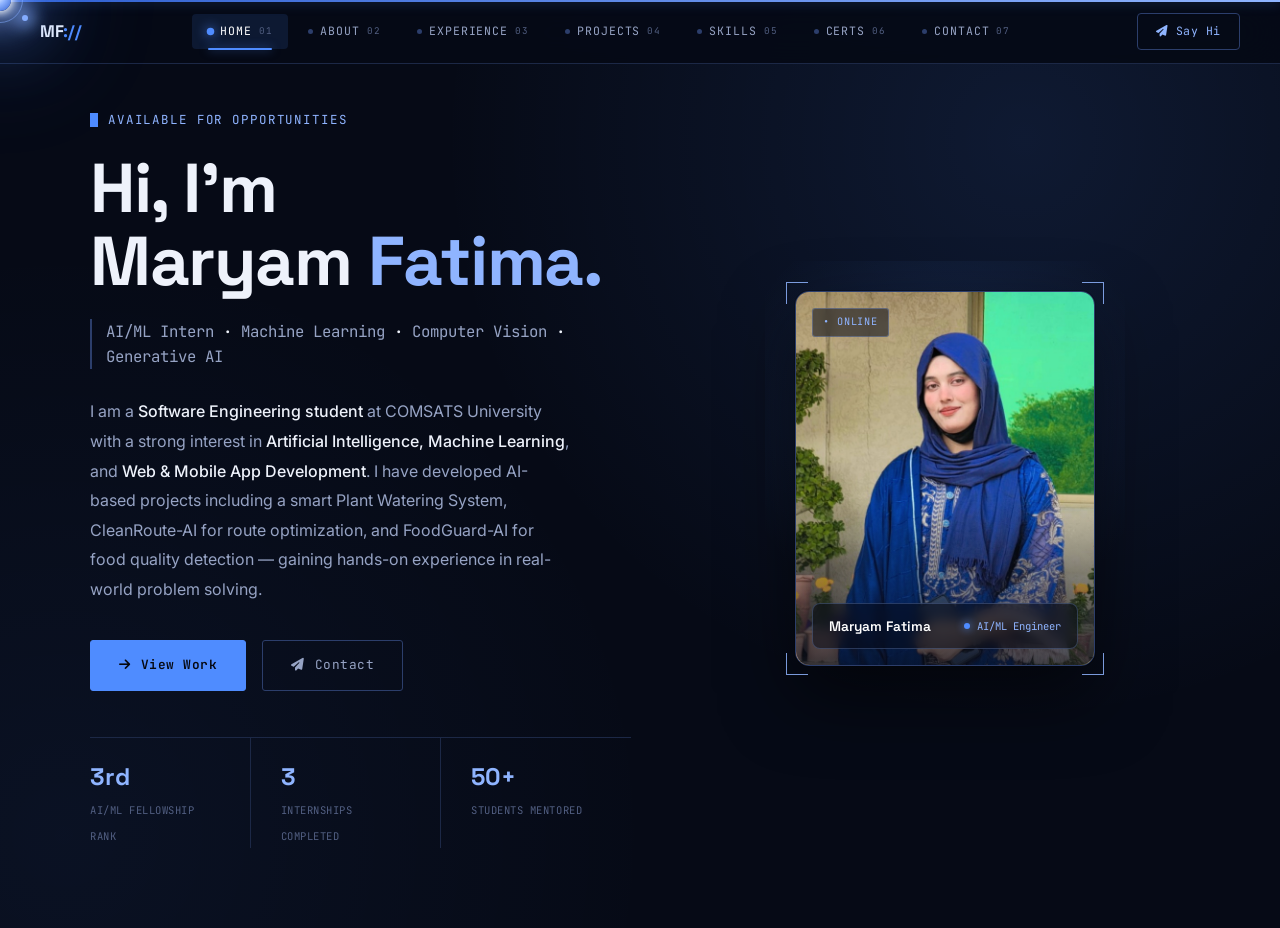
==== commit c0125015: "Initial portfolio" ====
--- a/index.html
+++ b/index.html
@@ -7,322 +7,7 @@
 <link rel="preconnect" href="https://fonts.googleapis.com">
 <link href="https://fonts.googleapis.com/css2?family=Space+Grotesk:wght@400;500;600;700&family=JetBrains+Mono:wght@400;500;600&family=Inter:wght@300;400;500;600;700&display=swap" rel="stylesheet">
 <link rel="stylesheet" href="https://cdnjs.cloudflare.com/ajax/libs/font-awesome/6.5.0/css/all.min.css" />
-<style>
-:root{
-  --bg:#060a16; --bg-alt:#0a1122; --surface:#0e1730; --surface-2:#121d3c;
-  --line:#1c2846; --line-bright:#2c3e6b;
-  --blue:#4f8cff; --blue-light:#8fb4ff; --blue-deep:#2f5fd1;
-  --text:#eef2fb; --text-dim:#96a3c4; --text-dimmer:#525f82;
-  --mono:'JetBrains Mono',monospace; --display:'Space Grotesk',sans-serif; --body:'Inter',sans-serif;
-}
-*{margin:0;padding:0;box-sizing:border-box;}
-body{
-  background:var(--bg); color:var(--text); font-family:var(--body);
-  line-height:1.6; overflow:hidden; height:100vh; cursor:none;
-}
-::selection{background:var(--blue); color:#05070f;}
-a{color:inherit; text-decoration:none;}
-.container{max-width:1180px; margin:0 auto; padding:0 40px; width:100%;}
-
-/* ===== CUSTOM CURSOR — ORBIT COMET (PROMINENT) ===== */
-.cur-wrap{position:fixed; top:0; left:0; width:0; height:0; pointer-events:none; z-index:99999;}
-.cur-trail{
-  position:fixed; top:0; left:0; width:0; height:0; pointer-events:none; z-index:99997;
-}
-.cur-trail span{
-  position:absolute; top:0; left:0; width:9px; height:9px; margin:-4.5px 0 0 -4.5px; border-radius:50%;
-  background:var(--blue-light); box-shadow:0 0 10px 2px rgba(143,180,255,.6); will-change:transform, opacity;
-}
-.cur-halo{
-  position:absolute; top:0; left:0; width:46px; height:46px; margin:-23px 0 0 -23px;
-  border-radius:50%; border:1px solid rgba(143,180,255,.55);
-  animation:haloBreathe 2.2s ease-in-out infinite; pointer-events:none;
-}
-@keyframes haloBreathe{
-  0%{transform:scale(.75); opacity:.7;}
-  70%{transform:scale(1.25); opacity:0;}
-  100%{transform:scale(1.25); opacity:0;}
-}
-.cur-core{
-  position:absolute; top:0; left:0; width:22px; height:22px; margin:-11px 0 0 -11px;
-  background:radial-gradient(circle at 35% 30%, #ffffff 0%, var(--blue-light) 45%, var(--blue-deep) 100%);
-  border-radius:50%; z-index:3;
-  box-shadow:0 0 8px 2px #fff, 0 0 32px 10px rgba(143,180,255,.9), 0 0 70px 22px rgba(79,140,255,.5), 0 0 120px 40px rgba(79,140,255,.2);
-  transition:width .25s cubic-bezier(.34,1.56,.64,1), height .25s cubic-bezier(.34,1.56,.64,1), background .25s ease, opacity .25s ease;
-  will-change:transform;
-}
-.cur-orbit{
-  position:absolute; top:0; left:0; width:64px; height:64px; margin:-32px 0 0 -32px;
-  animation:orbitspin 2.6s linear infinite; transition:opacity .25s ease, transform .3s cubic-bezier(.34,1.56,.64,1);
-}
-.cur-orbit span{
-  position:absolute; width:6px; height:6px; border-radius:50%; background:var(--blue-light);
-  box-shadow:0 0 16px 5px rgba(143,180,255,.9); opacity:1;
-}
-.cur-orbit span:nth-child(1){top:0; left:50%; margin-left:-4px; width:8px; height:8px; background:#fff; box-shadow:0 0 20px 6px #fff;}
-.cur-orbit span:nth-child(2){bottom:11px; right:4px;}
-.cur-orbit span:nth-child(3){bottom:11px; left:4px; opacity:.65;}
-@keyframes orbitspin{to{transform:rotate(360deg);}}
-.cur-ring2{
-  position:absolute; top:0; left:0; width:0; height:0; border-radius:50%;
-  border:2px solid var(--blue-light); pointer-events:none; box-shadow:0 0 30px rgba(79,140,255,.5), inset 0 0 20px rgba(79,140,255,.15);
-  transform:translate(-50%,-50%); transition:width .35s cubic-bezier(.34,1.56,.64,1), height .35s cubic-bezier(.34,1.56,.64,1), opacity .3s ease, border-color .3s ease;
-  opacity:0;
-}
-/* magnetic hover: core shrinks & fades, orbit expands+slows, ring hugs the element */
-body.magnet-active .cur-core{opacity:0;}
-body.magnet-active .cur-orbit{opacity:0;}
-body.magnet-active .cur-trail{opacity:0;}
-body.magnet-active .cur-halo{opacity:0;}
-body.magnet-active .cur-ring2{opacity:1;}
-/* simple hover (non-magnetic targets): core grows, orbit pauses */
-.cur-core.hover{width:34px; height:34px; margin:-17px 0 0 -17px; background:radial-gradient(circle, rgba(143,180,255,.22), transparent 70%); border:2px solid #fff; box-shadow:0 0 16px #fff, 0 0 46px rgba(143,180,255,.8);}
-.cur-orbit.hover{animation-play-state:paused; opacity:.55; transform:scale(1.35);}
-.cur-label{
-  position:fixed; top:0; left:0; pointer-events:none; z-index:99999; transform:translate(-50%,-50%);
-  font-family:var(--mono); font-size:.62rem; letter-spacing:.08em; text-transform:uppercase;
-  color:var(--bg); background:var(--blue-light); padding:4px 9px; border-radius:20px;
-  opacity:0; transition:opacity .2s ease; white-space:nowrap;
-}
-.cur-label.show{opacity:1;}
-.magnetic{transition:transform .25s cubic-bezier(.34,1.56,.64,1);}
-@media (hover:none) and (pointer:coarse){
-  body{cursor:auto;}
-  .cur-wrap,.cur-trail,.cur-ring2,.cur-label{display:none !important;}
-}
-
-.progress-track{position:fixed; top:0; left:0; width:100%; height:2px; z-index:301; background:rgba(255,255,255,.04);}
-.progress-fill{height:100%; width:16.66%; background:linear-gradient(90deg,var(--blue-deep),var(--blue-light)); transition:width .5s cubic-bezier(.4,0,.2,1); box-shadow:0 0 12px rgba(79,140,255,.6);}
-
-/* ===== TOP BAR ===== */
-.topbar{
-  position:fixed; top:0; left:0; width:100%; z-index:300; padding:26px 40px;
-  display:flex; justify-content:space-between; align-items:center; pointer-events:none;
-}
-.topbar .logo{font-family:var(--display); font-weight:700; font-size:1.05rem; letter-spacing:-.02em; pointer-events:auto;}
-.topbar .logo span{color:var(--blue);}
-.topbar .pagetitle{
-  font-family:var(--mono); font-size:.72rem; letter-spacing:.14em; text-transform:uppercase;
-  color:var(--text-dim);
-}
-.topbar .pagetitle b{color:var(--blue-light);}
-
-/* ===== PAGES ===== */
-.pages{position:relative; width:100%; height:100vh;}
-.pages::before{
-  content:''; position:fixed; inset:0; z-index:0; pointer-events:none; opacity:.35;
-  background-image:linear-gradient(rgba(79,140,255,.05) 1px, transparent 1px), linear-gradient(90deg, rgba(79,140,255,.05) 1px, transparent 1px);
-  background-size:64px 64px;
-  mask-image:radial-gradient(circle at 50% 40%, black, transparent 75%);
-}
-.page{
-  position:absolute; inset:0; padding:110px 0 100px;
-  opacity:0; visibility:hidden; transform:translateX(24px);
-  transition:opacity .5s cubic-bezier(.4,0,.2,1), transform .5s cubic-bezier(.4,0,.2,1);
-  overflow-y:auto; -webkit-overflow-scrolling:touch;
-}
-.page.active{opacity:1; visibility:visible; transform:translateX(0); z-index:10;}
-.page::-webkit-scrollbar{width:6px;}
-.page::-webkit-scrollbar-track{background:transparent;}
-.page::-webkit-scrollbar-thumb{background:var(--line-bright); border-radius:3px;}
-.page > .container{min-height:100%; display:flex; flex-direction:column; justify-content:center; padding-top:20px; padding-bottom:20px;}
-
-.eyebrow{
-  font-family:var(--mono); font-size:.74rem; letter-spacing:.14em; text-transform:uppercase;
-  color:var(--blue-light); display:flex; align-items:center; gap:10px; margin-bottom:20px;
-}
-.eyebrow::before{content:'';width:20px;height:1px;background:var(--blue);}
-
-/* ===== BOTTOM NAV / PAGINATION ===== */
-.pagenav{
-  position:fixed; bottom:0; left:0; width:100%; z-index:300;
-  background:linear-gradient(0deg, rgba(6,10,22,.92), rgba(6,10,22,.6) 70%, transparent);
-  padding:22px 40px 26px; display:flex; align-items:center; justify-content:space-between; gap:20px;
-}
-.navbtn{
-  display:flex; align-items:center; gap:10px; font-family:var(--mono); font-size:.78rem;
-  letter-spacing:.05em; color:var(--text-dim); background:var(--surface); border:1px solid var(--line-bright);
-  padding:12px 22px; border-radius:3px; cursor:pointer; transition:.25s; user-select:none;
-}
-.navbtn:hover{border-color:var(--blue); color:var(--blue-light);}
-.navbtn:active{transform:scale(.97);}
-.navbtn.disabled{opacity:.3; pointer-events:none;}
-.navbtn i{font-size:.8rem;}
-.dots{display:flex; gap:9px; align-items:center;}
-.dots .d{
-  width:7px; height:7px; border-radius:50%; background:var(--line-bright); cursor:pointer; transition:.3s;
-}
-.dots .d:hover{background:var(--blue-light); transform:scale(1.3);}
-.dots .d.active{background:var(--blue); box-shadow:0 0 10px var(--blue); transform:scale(1.5);}
-.counter{font-family:var(--mono); font-size:.72rem; color:var(--text-dimmer); letter-spacing:.06em; min-width:60px; text-align:center;}
-.counter b{color:var(--text);}
-
-/* ===== SHARED SECTION HEAD ===== */
-.sec-head{margin-bottom:44px;}
-.sec-head h2{font-family:var(--display); font-weight:600; font-size:clamp(1.9rem,3.6vw,2.9rem); letter-spacing:-.01em; line-height:1.12;}
-.sec-head p{color:var(--text-dim); max-width:420px; font-size:.95rem; margin-top:12px;}
-
-/* ===== PAGE 0 — INTRO ===== */
-#p0{background:
-  radial-gradient(circle at 80% 15%, rgba(79,140,255,0.12), transparent 45%),
-  radial-gradient(circle at 5% 90%, rgba(79,140,255,0.06), transparent 40%),
-  var(--bg);
-}
-.intro-grid{display:grid; grid-template-columns:1.05fr .95fr; gap:70px; align-items:center; width:100%;}
-.intro-copy .kicker{font-family:var(--mono); font-size:.78rem; color:var(--blue-light); letter-spacing:.15em; text-transform:uppercase; margin-bottom:22px; display:flex; align-items:center; gap:10px;}
-.blink{display:inline-block; width:8px; height:14px; background:var(--blue); animation:blink 1s steps(1) infinite;}
-@keyframes blink{50%{opacity:0;}}
-.intro-copy h1{
-  font-family:var(--display); font-weight:700; font-size:clamp(2.6rem,5.4vw,4.4rem);
-  line-height:1.05; letter-spacing:-.02em; margin-bottom:22px;
-}
-.intro-copy h1 .last{color:var(--blue-light);}
-.role-line{
-  font-family:var(--mono); font-size:.98rem; color:var(--text-dim); margin-bottom:28px;
-  border-left:2px solid var(--line-bright); padding-left:14px;
-}
-.role-line b{color:var(--text); font-weight:500;}
-.intro-desc{color:var(--text-dim); font-size:1rem; max-width:480px; margin-bottom:36px; line-height:1.85;}
-.intro-desc strong{color:var(--text); font-weight:500;}
-.cta-row{display:flex; gap:16px; flex-wrap:wrap; margin-bottom:46px;}
-.btn{
-  font-family:var(--mono); font-size:.8rem; letter-spacing:.04em; padding:14px 28px;
-  border-radius:3px; cursor:pointer; transition:.25s; display:inline-flex; align-items:center; gap:10px;
-}
-.btn-solid{background:var(--blue); color:#05070f; font-weight:600; border:1px solid var(--blue);}
-.btn-solid:hover{background:var(--blue-light); border-color:var(--blue-light);}
-.btn-ghost{border:1px solid var(--line-bright); color:var(--text-dim);}
-.btn-ghost:hover{border-color:var(--blue); color:var(--blue-light);}
-.metric-row{display:flex; border-top:1px solid var(--line);}
-.metric{padding:20px 30px 0 0; flex:1;}
-.metric:not(:last-child){border-right:1px solid var(--line); padding-right:30px; margin-right:30px;}
-.metric b{font-family:var(--display); font-size:1.5rem; display:block; color:var(--blue-light);}
-.metric span{font-family:var(--mono); font-size:.66rem; color:var(--text-dimmer); letter-spacing:.05em;}
-
-.intro-visual{display:flex; justify-content:center;}
-.avatar-frame{position:relative; width:300px;}
-.avatar-glow{
-  position:absolute; inset:-30px; background:radial-gradient(circle at 50% 35%, rgba(79,140,255,.16), transparent 65%);
-  pointer-events:none; z-index:0;
-}
-.avatar-photo{
-  position:relative; width:100%; aspect-ratio:4/5; border-radius:14px; overflow:hidden; z-index:1;
-  border:1px solid var(--line-bright);
-  box-shadow:0 30px 70px rgba(0,0,0,.55), 0 0 0 1px rgba(0,0,0,.2);
-  transition:transform .45s cubic-bezier(.34,1.56,.64,1), box-shadow .45s ease;
-}
-.avatar-photo::after{
-  content:''; position:absolute; inset:0; border-radius:14px;
-  background:linear-gradient(180deg, transparent 55%, rgba(6,10,22,.75) 100%);
-  pointer-events:none;
-}
-.avatar-frame:hover .avatar-photo{transform:translateY(-4px); box-shadow:0 40px 90px rgba(0,0,0,.6), 0 0 60px rgba(79,140,255,.18);}
-.avatar-photo img{width:100%; height:100%; object-fit:cover; display:block; transition:transform .6s ease; filter:saturate(1.02);}
-.avatar-frame:hover .avatar-photo img{transform:scale(1.05);}
-.av-corner{position:absolute; width:22px; height:22px; border:1.5px solid var(--blue-light); opacity:.85; z-index:2; transition:.4s ease;}
-.av-corner.tl{top:-9px; left:-9px; border-right:none; border-bottom:none;}
-.av-corner.tr{top:-9px; right:-9px; border-left:none; border-bottom:none;}
-.av-corner.bl{bottom:-9px; left:-9px; border-right:none; border-top:none;}
-.av-corner.br{bottom:-9px; right:-9px; border-left:none; border-top:none;}
-.avatar-frame:hover .av-corner{width:28px; height:28px; opacity:1;}
-.av-tag{
-  position:absolute; top:16px; left:16px; z-index:2; font-family:var(--mono); font-size:.64rem; letter-spacing:.08em;
-  color:var(--blue-light); background:rgba(6,10,22,.55); border:1px solid rgba(143,180,255,.3);
-  padding:5px 10px; border-radius:3px; backdrop-filter:blur(4px);
-}
-.badge-pill{
-  position:absolute; bottom:16px; left:16px; right:16px; z-index:2; background:rgba(6,10,22,.55); border:1px solid rgba(143,180,255,.25);
-  padding:11px 16px; border-radius:8px; font-family:var(--mono); font-size:.72rem; color:var(--text);
-  display:flex; align-items:center; justify-content:space-between; gap:8px; backdrop-filter:blur(6px);
-}
-.badge-pill .pname{font-family:var(--display); font-weight:600; font-size:.86rem; color:#fff;}
-.badge-pill .prole{display:flex; align-items:center; gap:7px; color:var(--blue-light); font-size:.66rem;}
-.badge-pill .pulse{width:6px; height:6px; border-radius:50%; background:var(--blue); box-shadow:0 0 8px var(--blue); animation:pulseDot 1.6s ease-in-out infinite;}
-@keyframes pulseDot{0%,100%{opacity:1;}50%{opacity:.3;}}
-
-/* ===== PAGE 1 — ABOUT ===== */
-#p1{background:var(--bg-alt);}
-.dossier{display:grid; grid-template-columns:.9fr 1.1fr; gap:60px;}
-.dossier-meta{font-family:var(--mono); font-size:.82rem;}
-.dossier-meta .row{display:flex; justify-content:space-between; padding:14px 0; border-bottom:1px solid var(--line); gap:12px;}
-.dossier-meta .row .k{color:var(--text-dimmer); letter-spacing:.05em;}
-.dossier-meta .row .v{color:var(--text); text-align:right;}
-.dossier-body p{color:var(--text-dim); font-size:1rem; line-height:1.9; margin-bottom:18px;}
-.dossier-body strong{color:var(--text); font-weight:500;}
-.chip-row{display:flex; flex-wrap:wrap; gap:10px; margin-top:22px;}
-.chip{font-family:var(--mono); font-size:.72rem; padding:8px 15px; border:1px solid var(--line-bright); color:var(--text-dim); border-radius:3px; transition:.25s;}
-.chip:hover{border-color:var(--blue); color:var(--blue-light); background:rgba(79,140,255,.06);}
-
-/* ===== PAGE 2 — EXPERIENCE ===== */
-.log{border-top:1px solid var(--line);}
-.log-entry{border-bottom:1px solid var(--line); padding:28px 0; display:grid; grid-template-columns:130px 1fr; gap:26px;}
-.log-entry .stamp{font-family:var(--mono); font-size:.74rem; color:var(--blue-light);}
-.log-entry .stamp .yr{display:block; font-size:1.5rem; font-family:var(--display); color:var(--text); margin-top:4px;}
-.log-entry h3{font-family:var(--display); font-size:1.2rem; font-weight:600; margin-bottom:4px;}
-.log-entry .org{font-family:var(--mono); font-size:.76rem; color:var(--text-dim); margin-bottom:12px; display:block;}
-.log-entry p{color:var(--text-dim); font-size:.92rem; line-height:1.8; max-width:620px;}
-.log-entry .tags{display:flex; gap:8px; flex-wrap:wrap; margin-top:14px;}
-.log-entry .tags span{font-family:var(--mono); font-size:.66rem; color:var(--blue-light); border:1px solid var(--line-bright); padding:4px 10px; border-radius:3px;}
-
-/* ===== PAGE 3 — PROJECTS ===== */
-#p3{background:var(--bg-alt);}
-.det-grid{display:grid; grid-template-columns:repeat(2,1fr); gap:22px;}
-.det-card{background:var(--surface); border:1px solid var(--line); padding:26px 24px; transition:.3s;}
-.det-card:hover{border-color:var(--blue); transform:translateY(-5px); box-shadow:0 20px 50px rgba(0,0,0,.4), 0 0 0 1px rgba(79,140,255,.15);}
-.det-card .det-head{display:flex; justify-content:space-between; align-items:flex-start; margin-bottom:14px; gap:10px;}
-.det-card .class-label{font-family:var(--mono); font-size:.66rem; color:var(--text-dimmer); letter-spacing:.05em;}
-.det-card .conf{font-family:var(--mono); font-size:.74rem; color:var(--blue-light); font-weight:600; text-align:right;}
-.det-card h3{font-family:var(--display); font-size:1.15rem; font-weight:600; margin-bottom:9px;}
-.det-card p{color:var(--text-dim); font-size:.87rem; line-height:1.7; margin-bottom:16px;}
-.det-card .tags{display:flex; flex-wrap:wrap; gap:6px;}
-.det-card .tags span{font-family:var(--mono); font-size:.64rem; color:var(--text-dim); border:1px solid var(--line-bright); padding:4px 9px; border-radius:3px;}
-
-/* ===== PAGE 4 — SKILLS ===== */
-.spec-grid{display:grid; grid-template-columns:repeat(3,1fr); border-top:1px solid var(--line); border-left:1px solid var(--line);}
-.spec-block{border-right:1px solid var(--line); border-bottom:1px solid var(--line); padding:24px 22px;}
-.spec-block h4{font-family:var(--mono); font-size:.68rem; letter-spacing:.1em; text-transform:uppercase; color:var(--blue-light); margin-bottom:16px;}
-.spec-block .bar-item{margin-bottom:13px;}
-.spec-block .bar-item .lbl{display:flex; justify-content:space-between; font-size:.82rem; color:var(--text-dim); margin-bottom:6px;}
-.spec-block .bar-track{height:3px; background:var(--line); overflow:hidden;}
-.spec-block .bar-fill{height:100%; background:linear-gradient(90deg,var(--blue-deep),var(--blue-light)); width:0%; transition:width 1.2s cubic-bezier(.22,.9,.3,1);}
-
-/* ===== PAGE 5 — CONTACT ===== */
-#p5{background:var(--bg-alt);}
-.ledger{border-top:1px solid var(--line); margin-bottom:50px;}
-.ledger-row{display:grid; grid-template-columns:36px 1fr 120px; gap:18px; align-items:center; padding:14px 0; border-bottom:1px solid var(--line); font-family:var(--mono); font-size:.82rem;}
-.ledger-row .num{color:var(--text-dimmer);}
-.ledger-row .name{color:var(--text); font-family:var(--body); font-weight:500; font-size:.92rem;}
-.ledger-row .name small{display:block; font-family:var(--mono); font-size:.7rem; color:var(--text-dim); font-weight:400; margin-top:3px;}
-.ledger-row .stamp2{color:var(--blue-light); text-align:right;}
-.contact-panel{display:grid; grid-template-columns:1fr 1fr; gap:44px; align-items:start;}
-.terminal{background:#040711; border:1px solid var(--line-bright); padding:24px 22px; font-family:var(--mono); font-size:.82rem; line-height:1.9;}
-.terminal .p1{color:var(--blue-light);}
-.terminal .p2{color:var(--text-dim);}
-.terminal .out{color:var(--text);}
-.contact-links{display:flex; flex-direction:column;}
-.contact-links a{display:flex; justify-content:space-between; align-items:center; padding:16px 0; border-bottom:1px solid var(--line); font-family:var(--mono); font-size:.84rem; color:var(--text-dim); transition:.25s;}
-.contact-links a:hover{color:var(--blue-light); padding-left:8px;}
-
-/* ===== RESPONSIVE ===== */
-@media (max-width:900px){
-  .container{padding:0 24px;}
-  .topbar{padding:20px 24px;}
-  .pagenav{padding:16px 20px 20px;}
-  .page{padding:90px 0 90px;}
-  .intro-grid{grid-template-columns:1fr; text-align:left; gap:40px;}
-  .intro-visual{order:-1;}
-  .avatar-frame{width:190px; margin:0 auto;}
-  .metric-row{flex-wrap:wrap; gap:16px;}
-  .metric{flex:1 1 40%; padding-right:0; border-right:none !important; margin-right:0 !important;}
-  .dossier{grid-template-columns:1fr; gap:34px;}
-  .log-entry{grid-template-columns:1fr; gap:10px;}
-  .det-grid{grid-template-columns:1fr;}
-  .spec-grid{grid-template-columns:1fr 1fr;}
-  .contact-panel{grid-template-columns:1fr;}
-  .navbtn span.lbl{display:none;}
-  .topbar .pagetitle{display:none;}
-}
-</style>
+<link rel="stylesheet" href="assets/css/style.css" />
 </head>
 <body>
 
@@ -337,399 +22,70 @@
 <div class="cur-ring2" id="curRing2"></div>
 <div class="cur-label" id="curLabel"></div>
 
-<div class="progress-track"><div class="progress-fill" id="progressFill"></div></div>
+<div class="progress-track"><div class="progress-fill"></div></div>
 
-<div class="topbar">
-  <div class="logo">MF<span>://</span></div>
-  <div class="pagetitle">CURRENTLY VIEWING — <b id="pageTitleText">INTRO</b></div>
-</div>
+<nav class="topnav">
+  <a href="index.html" class="logo">MF<span>://</span></a>
+  <ul class="navlinks" id="navLinks">
+    <li><a href="index.html" class="active"><span class="nav-dot"></span> Home <span class="nav-num">01</span></a></li>
+    <li><a href="about.html"><span class="nav-dot"></span> About <span class="nav-num">02</span></a></li>
+    <li><a href="experience.html"><span class="nav-dot"></span> Experience <span class="nav-num">03</span></a></li>
+    <li><a href="projects.html"><span class="nav-dot"></span> Projects <span class="nav-num">04</span></a></li>
+    <li><a href="skills.html"><span class="nav-dot"></span> Skills <span class="nav-num">05</span></a></li>
+    <li><a href="certifications.html"><span class="nav-dot"></span> Certs <span class="nav-num">06</span></a></li>
+    <li><a href="contact.html"><span class="nav-dot"></span> Contact <span class="nav-num">07</span></a></li>
+  </ul>
+  <button class="menu-toggle" id="menuToggle" aria-label="Toggle menu">
+    <span></span><span></span><span></span>
+  </button>
+  <a href="contact.html" class="nav-cta"><i class="fas fa-paper-plane"></i> Say Hi</a>
+</nav>
 
-<div class="pages" id="pages">
-
-  <!-- PAGE 0 — INTRO -->
-  <section class="page active" id="p0" data-title="INTRO">
-    <div class="container">
-      <div class="intro-grid">
-        <div class="intro-copy">
-          <div class="kicker"><span class="blink"></span> AVAILABLE FOR OPPORTUNITIES</div>
-          <h1>Hi, I'm<br>Maryam <span class="last">Fatima.</span></h1>
-          <div class="role-line">AI/ML Engineer <b>·</b> Software Engineering Student <b>·</b> GDG Core Team</div>
-          <p class="intro-desc">
-            I design and ship <strong>end-to-end AI systems</strong> — computer vision pipelines,
-            LLM-powered agents, and full-stack apps — using Python, FastAPI, Flutter, Firebase
-            and the Google Gemini API.
-          </p>
-          <div class="cta-row">
-            <a href="#" class="btn btn-solid magnetic" data-goto="3"><i class="fas fa-arrow-right"></i> View Work</a>
-            <a href="#" class="btn btn-ghost magnetic" data-goto="5"><i class="fas fa-paper-plane"></i> Contact</a>
-          </div>
-          <div class="metric-row">
-            <div class="metric"><b>3rd</b><span>BYTEWISE AI/ML FELLOWSHIP</span></div>
-            <div class="metric"><b>99.5%</b><span>PLANT DISEASE MODEL ACCURACY</span></div>
-            <div class="metric"><b>25%</b><span>ROUTE-TIME REDUCTION</span></div>
-          </div>
+<div class="page-content home-hero">
+  <div class="container">
+    <div class="intro-grid">
+      <div class="intro-copy">
+        <div class="kicker"><span class="blink"></span> AVAILABLE FOR OPPORTUNITIES</div>
+        <h1>Hi, I'm<br>Maryam <span class="last">Fatima.</span></h1>
+        <div class="role-line">AI/ML Intern <b>&middot;</b> Machine Learning <b>&middot;</b> Computer Vision <b>&middot;</b> Generative AI</div>
+        <p class="intro-desc">
+          I am a <strong>Software Engineering student</strong> at COMSATS University with a strong interest in
+          <strong>Artificial Intelligence, Machine Learning</strong>, and <strong>Web &amp; Mobile App Development</strong>.
+          I have developed AI-based projects including a smart Plant Watering System, CleanRoute-AI for route
+          optimization, and FoodGuard-AI for food quality detection &mdash; gaining hands-on experience in
+          real-world problem solving.
+        </p>
+        <div class="cta-row">
+          <a href="projects.html" class="btn btn-solid magnetic"><i class="fas fa-arrow-right"></i> View Work</a>
+          <a href="contact.html" class="btn btn-ghost magnetic"><i class="fas fa-paper-plane"></i> Contact</a>
         </div>
-        <div class="intro-visual">
-          <div class="avatar-frame magnetic" data-cursor="Hi!" data-magnet-strength="0.15">
-            <div class="avatar-glow"></div>
-            <span class="av-corner tl"></span>
-            <span class="av-corner tr"></span>
-            <span class="av-corner bl"></span>
-            <span class="av-corner br"></span>
-            <div class="avatar-photo">
-              <span class="av-tag">● ONLINE</span>
-              <img src="[data-uri]" alt="Maryam Fatima" />
-            </div>
-              <div class="badge-pill">
-                <span class="pname">Maryam Fatima</span>
-                <span class="prole"><span class="pulse"></span>AI/ML Engineer</span>
-              </div>
+        <div class="metric-row">
+          <div class="metric"><b>3rd</b><span>AI/ML FELLOWSHIP RANK</span></div>
+          <div class="metric"><b>3</b><span>INTERNSHIPS COMPLETED</span></div>
+          <div class="metric"><b>50+</b><span>STUDENTS MENTORED</span></div>
+        </div>
+      </div>
+      <div class="intro-visual">
+        <div class="avatar-frame magnetic" data-cursor="Hi!" data-magnet-strength="0.15">
+          <div class="avatar-glow"></div>
+          <span class="av-corner tl"></span>
+          <span class="av-corner tr"></span>
+          <span class="av-corner bl"></span>
+          <span class="av-corner br"></span>
+          <div class="avatar-photo">
+            <span class="av-tag">&bull; ONLINE</span>
+            <img src="assets/images/profile.jpeg" alt="Maryam Fatima" />
+            <div class="badge-pill">
+              <span class="pname">Maryam Fatima</span>
+              <span class="prole"><span class="pulse"></span>AI/ML Engineer</span>
             </div>
           </div>
         </div>
       </div>
     </div>
-  </section>
-
-  <!-- PAGE 1 — ABOUT -->
-  <section class="page" id="p1" data-title="ABOUT">
-    <div class="container">
-      <div class="eyebrow">01 — About</div>
-      <div class="sec-head">
-        <h2>Who's behind<br>the pipelines.</h2>
-        <p>From research notebooks to production endpoints — bridging AI concepts with real-world impact.</p>
-      </div>
-      <div class="dossier">
-        <div class="dossier-meta">
-          <div class="row"><span class="k">INSTITUTION</span><span class="v">COMSATS University Islamabad, Attock Campus</span></div>
-          <div class="row"><span class="k">DEGREE</span><span class="v">B.S. Software Engineering</span></div>
-          <div class="row"><span class="k">FOCUS</span><span class="v">AI · ML · Computer Vision · GenAI</span></div>
-          <div class="row"><span class="k">COMMUNITY</span><span class="v">GDG Attock — Core Team</span></div>
-          <div class="row"><span class="k">STATUS</span><span class="v" style="color:var(--blue-light);">Actively Building</span></div>
-        </div>
-        <div class="dossier-body">
-          <p>
-            I'm a <strong>Software Engineering student</strong> with a deep pull toward <strong>Artificial Intelligence,
-            Machine Learning</strong> and <strong>Computer Vision</strong>. I've built solutions that range from
-            food-freshness detection systems to smart waste-management optimizers — always aiming for the
-            point where a model actually ships.
-          </p>
-          <p>
-            As an <strong>AI/ML Fellow</strong> (ranked 3rd) and a core team member of
-            <strong>Google Developer Groups (GDG) Attock</strong>, I've led workshops, mentored peers, and
-            collaborated on AI prototypes that push community members from tutorial to build.
-          </p>
-          <div class="chip-row">
-            <div class="chip magnetic">B.S. Software Engineering</div>
-            <div class="chip magnetic">3rd Place — Bytewise</div>
-            <div class="chip magnetic">Full-Stack + AI</div>
-            <div class="chip magnetic">GDG Attock Core</div>
-          </div>
-        </div>
-      </div>
-    </div>
-  </section>
-
-  <!-- PAGE 2 — EXPERIENCE -->
-  <section class="page" id="p2" data-title="EXPERIENCE">
-    <div class="container">
-      <div class="eyebrow">02 — Experience</div>
-      <div class="sec-head">
-        <h2>Where I've<br>worked & grown.</h2>
-        <p>A running log — not a résumé bullet list.</p>
-      </div>
-      <div class="log">
-        <div class="log-entry">
-          <div class="stamp">FELLOWSHIP<span class="yr">2025</span></div>
-          <div>
-            <h3>AI/ML Fellow — 3rd Position Holder</h3>
-            <span class="org">Bytewise AI/ML Fellowship</span>
-            <p>
-              Designed end-to-end ML pipelines: preprocessing, feature engineering, training, evaluation
-              and visualization. Built an LLM-powered agent on the Google Gemini API. Applied supervised
-              learning and regularization, evaluated with Accuracy, Precision, Recall and F1-Score.
-              Ranked <strong style="color:var(--text)">3rd among all participants</strong>.
-            </p>
-            <div class="tags"><span>Python</span><span>Scikit-learn</span><span>Gemini API</span><span>LLM</span><span>ML Pipelines</span></div>
-          </div>
-        </div>
-        <div class="log-entry">
-          <div class="stamp">COMMUNITY<span class="yr">2026 →</span></div>
-          <div>
-            <h3>AI/ML Core Team Member</h3>
-            <span class="org">Google Developer Groups (GDG) Attock</span>
-            <p>
-              Organized AI/ML workshops and events reaching 50+ students. Mentored participants in ML
-              fundamentals, Computer Vision and Generative AI, and collaborated on hands-on AI prototypes
-              that strengthened the AI culture across campus.
-            </p>
-            <div class="tags"><span>Community Leadership</span><span>Workshops</span><span>Mentoring</span><span>AI Prototyping</span></div>
-          </div>
-        </div>
-      </div>
-    </div>
-  </section>
-
-  <!-- PAGE 3 — PROJECTS -->
-  <section class="page" id="p3" data-title="PROJECTS">
-    <div class="container">
-      <div class="eyebrow">03 — Projects</div>
-      <div class="sec-head">
-        <h2>Selected work.</h2>
-        <p>Four builds, four problems — computer vision, LLMs, ML and full-stack.</p>
-      </div>
-      <div class="det-grid">
-        <div class="det-card">
-          <div class="det-head"><span class="class-label">COMPUTER VISION</span><span class="conf">Selected — Gemini Challenge</span></div>
-          <h3>FoodGuard-AI</h3>
-          <p>AI-powered food freshness detection combining Computer Vision with the Google Gemini API. FastAPI backend for image processing and LLM-based quality analysis, deployed on Google Cloud.</p>
-          <div class="tags"><span>OpenCV</span><span>Gemini API</span><span>FastAPI</span><span>Google Cloud</span></div>
-        </div>
-        <div class="det-card">
-          <div class="det-head"><span class="class-label">LOGISTICS / ML</span><span class="conf">−25% route time</span></div>
-          <h3>CleanRoute-AI</h3>
-          <p>Intelligent waste-collection optimization — K-Means clustering for zoning, Linear Regression for route prediction, Isolation Forest for anomaly detection. Full-stack app with role-based auth.</p>
-          <div class="tags"><span>K-Means</span><span>Linear Regression</span><span>Isolation Forest</span><span>Full-Stack</span></div>
-        </div>
-        <div class="det-card">
-          <div class="det-head"><span class="class-label">AGRI-TECH / ML</span><span class="conf">99.5% accuracy</span></div>
-          <h3>Plant Health Monitoring</h3>
-          <p>Crop disease prediction using Random Forest and XGBoost, achieved through careful feature engineering. Streamlit dashboard for real-time prediction and visualization.</p>
-          <div class="tags"><span>Random Forest</span><span>XGBoost</span><span>Streamlit</span><span>Feature Engineering</span></div>
-        </div>
-        <div class="det-card">
-          <div class="det-head"><span class="class-label">MOBILE / FLUTTER</span><span class="conf">3 apps shipped</span></div>
-          <h3>Flutter Internship Portfolio</h3>
-          <p><strong style="color:var(--text)">Cookbook App</strong> — recipe management with search, favorites, editing. <strong style="color:var(--text)">Daily Diaries</strong> — journaling with Firebase Auth + Firestore CRUD. <strong style="color:var(--text)">Login & Dashboard</strong> — secure auth with Provider state management.</p>
-          <div class="tags"><span>Flutter</span><span>Firebase</span><span>Provider</span><span>CRUD</span></div>
-        </div>
-      </div>
-    </div>
-  </section>
-
-  <!-- PAGE 4 — SKILLS -->
-  <section class="page" id="p4" data-title="SKILLS">
-    <div class="container">
-      <div class="eyebrow">04 — Skills</div>
-      <div class="sec-head">
-        <h2>Spec sheet.</h2>
-        <p>Tools I reach for daily, grouped like a build config.</p>
-      </div>
-      <div class="spec-grid" id="specGrid">
-        <div class="spec-block">
-          <h4>Languages</h4>
-          <div class="bar-item"><div class="lbl"><span>Python</span></div><div class="bar-track"><div class="bar-fill" data-w="95"></div></div></div>
-          <div class="bar-item"><div class="lbl"><span>C++</span></div><div class="bar-track"><div class="bar-fill" data-w="70"></div></div></div>
-          <div class="bar-item"><div class="lbl"><span>Java</span></div><div class="bar-track"><div class="bar-fill" data-w="65"></div></div></div>
-        </div>
-        <div class="spec-block">
-          <h4>Machine Learning</h4>
-          <div class="bar-item"><div class="lbl"><span>Regression / Classification</span></div><div class="bar-track"><div class="bar-fill" data-w="90"></div></div></div>
-          <div class="bar-item"><div class="lbl"><span>Random Forest / XGBoost</span></div><div class="bar-track"><div class="bar-fill" data-w="88"></div></div></div>
-          <div class="bar-item"><div class="lbl"><span>K-Means / Clustering</span></div><div class="bar-track"><div class="bar-fill" data-w="82"></div></div></div>
-        </div>
-        <div class="spec-block">
-          <h4>AI &amp; Computer Vision</h4>
-          <div class="bar-item"><div class="lbl"><span>OpenCV</span></div><div class="bar-track"><div class="bar-fill" data-w="85"></div></div></div>
-          <div class="bar-item"><div class="lbl"><span>Gemini API / LLM Integration</span></div><div class="bar-track"><div class="bar-fill" data-w="88"></div></div></div>
-          <div class="bar-item"><div class="lbl"><span>Prompt Engineering</span></div><div class="bar-track"><div class="bar-fill" data-w="86"></div></div></div>
-        </div>
-        <div class="spec-block">
-          <h4>Frameworks</h4>
-          <div class="bar-item"><div class="lbl"><span>Flutter</span></div><div class="bar-track"><div class="bar-fill" data-w="88"></div></div></div>
-          <div class="bar-item"><div class="lbl"><span>Firebase</span></div><div class="bar-track"><div class="bar-fill" data-w="85"></div></div></div>
-          <div class="bar-item"><div class="lbl"><span>FastAPI / Streamlit</span></div><div class="bar-track"><div class="bar-fill" data-w="84"></div></div></div>
-        </div>
-        <div class="spec-block">
-          <h4>Libraries</h4>
-          <div class="bar-item"><div class="lbl"><span>NumPy / Pandas</span></div><div class="bar-track"><div class="bar-fill" data-w="90"></div></div></div>
-          <div class="bar-item"><div class="lbl"><span>Scikit-learn</span></div><div class="bar-track"><div class="bar-fill" data-w="88"></div></div></div>
-          <div class="bar-item"><div class="lbl"><span>Matplotlib / Seaborn</span></div><div class="bar-track"><div class="bar-fill" data-w="80"></div></div></div>
-        </div>
-        <div class="spec-block">
-          <h4>Dev Tools</h4>
-          <div class="bar-item"><div class="lbl"><span>Git / GitHub</span></div><div class="bar-track"><div class="bar-fill" data-w="90"></div></div></div>
-          <div class="bar-item"><div class="lbl"><span>Docker</span></div><div class="bar-track"><div class="bar-fill" data-w="68"></div></div></div>
-          <div class="bar-item"><div class="lbl"><span>Colab / VS Code</span></div><div class="bar-track"><div class="bar-fill" data-w="92"></div></div></div>
-        </div>
-      </div>
-    </div>
-  </section>
-
-  <!-- PAGE 5 — CONTACT -->
-  <section class="page" id="p5" data-title="CONTACT">
-    <div class="container">
-      <div class="eyebrow">05 — Contact</div>
-      <div class="sec-head">
-        <h2>Certifications<br>&amp; how to reach me.</h2>
-        <p>Recognitions from fellowships, hackathons and industry courses.</p>
-      </div>
-      <div class="ledger">
-        <div class="ledger-row"><span class="num">01</span><span class="name">Bytewise AI/ML Fellowship<small>Ranked 3rd position</small></span><span class="stamp2">2025</span></div>
-        <div class="ledger-row"><span class="num">02</span><span class="name">Flutter Internship<small>Marfah Technologies</small></span><span class="stamp2">2025</span></div>
-        <div class="ledger-row"><span class="num">03</span><span class="name">MTM — AI Hackathon<small>Competitive build</small></span><span class="stamp2">2026</span></div>
-        <div class="ledger-row"><span class="num">04</span><span class="name">Code Fusion 2024<small>Participation</small></span><span class="stamp2">2024</span></div>
-        <div class="ledger-row"><span class="num">05</span><span class="name">GenAI in IoT<small>LinkedIn Learning</small></span><span class="stamp2">2026</span></div>
-        <div class="ledger-row"><span class="num">06</span><span class="name">Web Development<small>Certificate</small></span><span class="stamp2">—</span></div>
-      </div>
-      <div class="contact-panel">
-        <div class="terminal">
-          <div><span class="p1">maryam@portfolio</span><span class="p2">:~$</span> whoami</div>
-          <div class="out">Maryam Fatima — AI/ML Engineer</div>
-          <div style="margin-top:10px;"><span class="p1">maryam@portfolio</span><span class="p2">:~$</span> status</div>
-          <div class="out">open to internships &amp; collaborations</div>
-          <div style="margin-top:10px;"><span class="p1">maryam@portfolio</span><span class="p2">:~$</span> <span class="blink"></span></div>
-        </div>
-        <div class="contact-links">
-          <a href="#"><span>GitHub</span><i class="fab fa-github"></i></a>
-          <a href="#"><span>LinkedIn</span><i class="fab fa-linkedin-in"></i></a>
-          <a href="#"><span>Twitter / X</span><i class="fab fa-twitter"></i></a>
-          <a href="#"><span>Email</span><i class="fas fa-envelope"></i></a>
-        </div>
-      </div>
-    </div>
-  </section>
-
+  </div>
 </div>
 
-<div class="pagenav">
-  <div class="navbtn magnetic" id="prevBtn" data-cursor="Back"><i class="fas fa-arrow-left"></i><span class="lbl">Prev</span></div>
-  <div class="dots" id="dots"></div>
-  <div class="counter"><b id="curNum">01</b> / 06</div>
-  <div class="navbtn magnetic" id="nextBtn" data-cursor="Next"><span class="lbl">Next</span><i class="fas fa-arrow-right"></i></div>
-</div>
-
-<script>
-const pages = Array.from(document.querySelectorAll('.page'));
-const dotsWrap = document.getElementById('dots');
-const curNum = document.getElementById('curNum');
-const pageTitleText = document.getElementById('pageTitleText');
-let current = 0;
-
-pages.forEach((p,i)=>{
-  const d = document.createElement('div');
-  d.className = 'd' + (i===0?' active':'');
-  d.addEventListener('click', ()=>goTo(i));
-  dotsWrap.appendChild(d);
-});
-const dotEls = Array.from(dotsWrap.children);
-
-function goTo(i){
-  if(i<0 || i>=pages.length) return;
-  pages[current].classList.remove('active');
-  dotEls[current].classList.remove('active');
-  current = i;
-  pages[current].classList.add('active');
-  pages[current].scrollTop = 0;
-  dotEls[current].classList.add('active');
-  curNum.textContent = String(current+1).padStart(2,'0');
-  pageTitleText.textContent = pages[current].dataset.title;
-  document.getElementById('prevBtn').classList.toggle('disabled', current===0);
-  document.getElementById('nextBtn').classList.toggle('disabled', current===pages.length-1);
-  document.querySelectorAll('.bar-fill').forEach(bar=>{
-    if(pages[current].contains(bar)){ bar.style.width = bar.dataset.w + '%'; }
-  });
-  document.getElementById('progressFill').style.width = (((current+1)/pages.length)*100)+'%';
-}
-
-document.getElementById('prevBtn').addEventListener('click', ()=>goTo(current-1));
-document.getElementById('nextBtn').addEventListener('click', ()=>goTo(current+1));
-document.querySelectorAll('[data-goto]').forEach(el=>{
-  el.addEventListener('click', (e)=>{ e.preventDefault(); goTo(parseInt(el.dataset.goto)); });
-});
-document.addEventListener('keydown', (e)=>{
-  if(e.key === 'ArrowRight') goTo(current+1);
-  if(e.key === 'ArrowLeft') goTo(current-1);
-});
-let touchStartX = 0;
-document.addEventListener('touchstart', e=>{ touchStartX = e.touches[0].clientX; });
-document.addEventListener('touchend', e=>{
-  const dx = e.changedTouches[0].clientX - touchStartX;
-  if(Math.abs(dx) > 60){ dx < 0 ? goTo(current+1) : goTo(current-1); }
-});
-goTo(0);
-
-// ===== CUSTOM CURSOR — ORBIT COMET + MAGNETIC ELEMENTS =====
-const curWrap = document.getElementById('curWrap');
-const curCore = document.getElementById('curCore');
-const curOrbit = document.getElementById('curOrbit');
-const curRing2 = document.getElementById('curRing2');
-const curLabel = document.getElementById('curLabel');
-const trailDots = Array.from(document.querySelectorAll('#curTrail span'));
-const trailPos = trailDots.map(()=>({x:0,y:0}));
-
-let mx=0, my=0, cx=0, cy=0, lastX=0, lastY=0;
-document.addEventListener('mousemove', e=>{
-  mx = e.clientX; my = e.clientY;
-  curLabel.style.left = mx+'px'; curLabel.style.top = (my-40)+'px';
-});
-(function raf(){
-  cx += (mx-cx)*0.75; cy += (my-cy)*0.75;
-  const vx = mx-lastX, vy = my-lastY;
-  lastX = mx; lastY = my;
-  const speed = Math.min(Math.hypot(vx,vy)*0.05, 1);
-  const angle = Math.atan2(vy,vx)*180/Math.PI;
-  curWrap.style.transform = `translate(${cx}px,${cy}px)`;
-  curCore.style.transform = `rotate(${angle}deg) scaleX(${1+speed*0.7}) scaleY(${1-speed*0.35})`;
-
-  // comet trail: each dot eases toward the previous one's last position
-  let px = cx, py = cy;
-  trailDots.forEach((dot, i)=>{
-    const p = trailPos[i];
-    p.x += (px - p.x) * 0.45;
-    p.y += (py - p.y) * 0.45;
-    dot.style.transform = `translate(${p.x}px,${p.y}px)`;
-    dot.style.opacity = (1 - (i+1)/trailDots.length) * 0.55 * Math.min(speed*2.2, 1);
-    dot.style.width = dot.style.height = (7 - i*0.9) + 'px';
-    dot.style.marginLeft = dot.style.marginTop = -(7 - i*0.9)/2 + 'px';
-    px = p.x; py = p.y;
-  });
-  requestAnimationFrame(raf);
-})();
-document.addEventListener('mousedown', ()=>curCore.style.filter='brightness(1.4)');
-document.addEventListener('mouseup', ()=>curCore.style.filter='');
-
-function refreshCursorTargets(){
-  document.querySelectorAll('[data-cursor]').forEach(el=>{
-    if(el.dataset.curBound) return; el.dataset.curBound='1';
-    el.addEventListener('mouseenter', ()=>{
-      const t = el.getAttribute('data-cursor');
-      if(t){ curLabel.textContent = t; curLabel.classList.add('show'); }
-    });
-    el.addEventListener('mouseleave', ()=>{ curLabel.classList.remove('show'); });
-  });
-  document.querySelectorAll('a, .d, .det-card').forEach(el=>{
-    if(el.classList.contains('magnetic') || el.dataset.curBound) return;
-    el.dataset.curBound='1';
-    el.addEventListener('mouseenter', ()=>{ curCore.classList.add('hover'); curOrbit.classList.add('hover'); });
-    el.addEventListener('mouseleave', ()=>{ curCore.classList.remove('hover'); curOrbit.classList.remove('hover'); });
-  });
-
-  // magnetic pull physics
-  document.querySelectorAll('.magnetic').forEach(el=>{
-    if(el.dataset.magBound) return; el.dataset.magBound='1';
-    const strength = parseFloat(el.dataset.magnetStrength || '0.35');
-    el.addEventListener('mouseenter', ()=>{
-      document.body.classList.add('magnet-active');
-    });
-    el.addEventListener('mousemove', (e)=>{
-      const r = el.getBoundingClientRect();
-      const relX = e.clientX - (r.left + r.width/2);
-      const relY = e.clientY - (r.top + r.height/2);
-      el.style.transform = `translate(${relX*strength}px, ${relY*strength}px)`;
-      const ringW = r.width + 22, ringH = r.height + 22;
-      curRing2.style.width = ringW+'px'; curRing2.style.height = ringH+'px';
-      curRing2.style.left = (r.left + r.width/2) + 'px';
-      curRing2.style.top = (r.top + r.height/2) + 'px';
-      curRing2.style.borderRadius = getComputedStyle(el).borderRadius !== '0px' ? '16px' : '4px';
-    });
-    el.addEventListener('mouseleave', ()=>{
-      el.style.transform = 'translate(0,0)';
-      document.body.classList.remove('magnet-active');
-    });
-  });
-}
-refreshCursorTargets();
-</script>
+<script src="assets/js/cursor.js"></script>
 </body>
 </html>
--- a/assets/css/style.css
+++ b/assets/css/style.css
@@ -0,0 +1,414 @@
+:root{
+  --bg:#060a16; --bg-alt:#0a1122; --surface:#0e1730; --surface-2:#121d3c;
+  --line:#1c2846; --line-bright:#2c3e6b;
+  --blue:#4f8cff; --blue-light:#8fb4ff; --blue-deep:#2f5fd1;
+  --text:#eef2fb; --text-dim:#96a3c4; --text-dimmer:#525f82;
+  --mono:'JetBrains Mono',monospace; --display:'Space Grotesk',sans-serif; --body:'Inter',sans-serif;
+}
+*{margin:0;padding:0;box-sizing:border-box;}
+body{
+  background:var(--bg); color:var(--text); font-family:var(--body);
+  line-height:1.6; overflow-x:hidden; min-height:100vh; cursor:none;
+}
+::selection{background:var(--blue); color:#05070f;}
+a{color:inherit; text-decoration:none;}
+.container{max-width:1180px; margin:0 auto; padding:0 40px; width:100%;}
+
+/* ===== CUSTOM CURSOR ===== */
+.cur-wrap{position:fixed; top:0; left:0; width:0; height:0; pointer-events:none; z-index:99999;}
+.cur-trail{position:fixed; top:0; left:0; width:0; height:0; pointer-events:none; z-index:99997;}
+.cur-trail span{
+  position:absolute; top:0; left:0; width:9px; height:9px; margin:-4.5px 0 0 -4.5px; border-radius:50%;
+  background:var(--blue-light); box-shadow:0 0 10px 2px rgba(143,180,255,.6); will-change:transform, opacity;
+}
+.cur-halo{
+  position:absolute; top:0; left:0; width:46px; height:46px; margin:-23px 0 0 -23px;
+  border-radius:50%; border:1px solid rgba(143,180,255,.55);
+  animation:haloBreathe 2.2s ease-in-out infinite; pointer-events:none;
+}
+@keyframes haloBreathe{
+  0%{transform:scale(.75); opacity:.7;}
+  70%{transform:scale(1.25); opacity:0;}
+  100%{transform:scale(1.25); opacity:0;}
+}
+.cur-core{
+  position:absolute; top:0; left:0; width:22px; height:22px; margin:-11px 0 0 -11px;
+  background:radial-gradient(circle at 35% 30%, #ffffff 0%, var(--blue-light) 45%, var(--blue-deep) 100%);
+  border-radius:50%; z-index:3;
+  box-shadow:0 0 8px 2px #fff, 0 0 32px 10px rgba(143,180,255,.9), 0 0 70px 22px rgba(79,140,255,.5), 0 0 120px 40px rgba(79,140,255,.2);
+  transition:width .25s cubic-bezier(.34,1.56,.64,1), height .25s cubic-bezier(.34,1.56,.64,1), background .25s ease, opacity .25s ease;
+  will-change:transform;
+}
+.cur-orbit{
+  position:absolute; top:0; left:0; width:64px; height:64px; margin:-32px 0 0 -32px;
+  animation:orbitspin 2.6s linear infinite; transition:opacity .25s ease, transform .3s cubic-bezier(.34,1.56,.64,1);
+}
+.cur-orbit span{
+  position:absolute; width:6px; height:6px; border-radius:50%; background:var(--blue-light);
+  box-shadow:0 0 16px 5px rgba(143,180,255,.9); opacity:1;
+}
+.cur-orbit span:nth-child(1){top:0; left:50%; margin-left:-4px; width:8px; height:8px; background:#fff; box-shadow:0 0 20px 6px #fff;}
+.cur-orbit span:nth-child(2){bottom:11px; right:4px;}
+.cur-orbit span:nth-child(3){bottom:11px; left:4px; opacity:.65;}
+@keyframes orbitspin{to{transform:rotate(360deg);}}
+.cur-ring2{
+  position:absolute; top:0; left:0; width:0; height:0; border-radius:50%;
+  border:2px solid var(--blue-light); pointer-events:none; box-shadow:0 0 30px rgba(79,140,255,.5), inset 0 0 20px rgba(79,140,255,.15);
+  transform:translate(-50%,-50%); transition:width .35s cubic-bezier(.34,1.56,.64,1), height .35s cubic-bezier(.34,1.56,.64,1), opacity .3s ease, border-color .3s ease;
+  opacity:0;
+}
+body.magnet-active .cur-core{opacity:0;}
+body.magnet-active .cur-orbit{opacity:0;}
+body.magnet-active .cur-trail{opacity:0;}
+body.magnet-active .cur-halo{opacity:0;}
+body.magnet-active .cur-ring2{opacity:1;}
+.cur-core.hover{width:34px; height:34px; margin:-17px 0 0 -17px; background:radial-gradient(circle, rgba(143,180,255,.22), transparent 70%); border:2px solid #fff; box-shadow:0 0 16px #fff, 0 0 46px rgba(143,180,255,.8);}
+.cur-orbit.hover{animation-play-state:paused; opacity:.55; transform:scale(1.35);}
+.cur-label{
+  position:fixed; top:0; left:0; pointer-events:none; z-index:99999; transform:translate(-50%,-50%);
+  font-family:var(--mono); font-size:.62rem; letter-spacing:.08em; text-transform:uppercase;
+  color:var(--bg); background:var(--blue-light); padding:4px 9px; border-radius:20px;
+  opacity:0; transition:opacity .2s ease; white-space:nowrap;
+}
+.cur-label.show{opacity:1;}
+.magnetic{transition:transform .25s cubic-bezier(.34,1.56,.64,1);}
+@media (hover:none) and (pointer:coarse){
+  body{cursor:auto;}
+  .cur-wrap,.cur-trail,.cur-ring2,.cur-label{display:none !important;}
+}
+
+/* ===== PROGRESS BAR ===== */
+.progress-track{position:fixed; top:0; left:0; width:100%; height:2px; z-index:301; background:rgba(255,255,255,.04);}
+.progress-fill{height:100%; width:100%; background:linear-gradient(90deg,var(--blue-deep),var(--blue-light)); box-shadow:0 0 12px rgba(79,140,255,.6);}
+
+/* ===== TOP NAVIGATION BAR ===== */
+.topnav{
+  position:fixed; top:0; left:0; width:100%; z-index:300;
+  background:rgba(6,10,22,.95); backdrop-filter:blur(20px) saturate(1.8);
+  border-bottom:1px solid var(--line); padding:0 40px;
+  display:flex; align-items:center; justify-content:space-between; height:64px;
+}
+.topnav .logo{font-family:var(--display); font-weight:700; font-size:1.05rem; letter-spacing:-.02em; flex-shrink:0;}
+.topnav .logo span{color:var(--blue);}
+.topnav .navlinks{display:flex; align-items:center; gap:4px; list-style:none; margin:0; padding:0;}
+.topnav .navlinks li a{
+  font-family:var(--mono); font-size:.72rem; letter-spacing:.08em; text-transform:uppercase;
+  color:var(--text-dim); padding:8px 16px; border-radius:4px; display:flex; align-items:center;
+  gap:7px; transition:.25s; position:relative; white-space:nowrap;
+}
+.topnav .navlinks li a .nav-num{font-size:.58rem; color:var(--text-dimmer); font-weight:400; transition:.25s;}
+.topnav .navlinks li a:hover{color:var(--blue-light); background:rgba(79,140,255,.06);}
+.topnav .navlinks li a:hover .nav-num{color:var(--blue);}
+.topnav .navlinks li a.active{color:#fff; background:rgba(79,140,255,.12);}
+.topnav .navlinks li a.active::after{
+  content:''; position:absolute; bottom:-1px; left:16px; right:16px; height:2px;
+  background:var(--blue); border-radius:2px; box-shadow:0 0 10px rgba(79,140,255,.6);
+}
+.topnav .navlinks li a .nav-dot{width:5px; height:5px; border-radius:50%; background:var(--line-bright); transition:.3s; flex-shrink:0;}
+.topnav .navlinks li a:hover .nav-dot{background:var(--blue-light); transform:scale(1.3);}
+.topnav .navlinks li a.active .nav-dot{background:var(--blue); box-shadow:0 0 8px var(--blue); transform:scale(1.5);}
+.topnav .nav-cta{
+  font-family:var(--mono); font-size:.72rem; letter-spacing:.05em;
+  color:var(--blue-light); border:1px solid var(--line-bright); padding:8px 18px;
+  border-radius:4px; cursor:pointer; transition:.25s; display:flex; align-items:center; gap:7px;
+  background:transparent; white-space:nowrap;
+}
+.topnav .nav-cta:hover{border-color:var(--blue); background:rgba(79,140,255,.08);}
+.topnav .menu-toggle{display:none; background:none; border:none; cursor:pointer; padding:8px;}
+.topnav .menu-toggle span{display:block; width:22px; height:2px; background:var(--text-dim); margin:5px 0; transition:.3s; border-radius:2px;}
+
+/* ===== PAGE CONTENT ===== */
+.page-content{
+  padding-top:90px; padding-bottom:60px; min-height:100vh;
+}
+.page-content .container{padding-top:20px; padding-bottom:20px;}
+
+/* ===== SHARED ===== */
+.eyebrow{
+  font-family:var(--mono); font-size:.74rem; letter-spacing:.14em; text-transform:uppercase;
+  color:var(--blue-light); display:flex; align-items:center; gap:10px; margin-bottom:20px;
+}
+.eyebrow::before{content:'';width:20px;height:1px;background:var(--blue);}
+.sec-head{margin-bottom:44px;}
+.sec-head h2{font-family:var(--display); font-weight:600; font-size:clamp(1.9rem,3.6vw,2.9rem); letter-spacing:-.01em; line-height:1.12;}
+.sec-head p{color:var(--text-dim); max-width:420px; font-size:.95rem; margin-top:12px;}
+
+/* ===== HOME PAGE ===== */
+.home-hero{background:radial-gradient(circle at 80% 15%, rgba(79,140,255,0.12), transparent 45%), radial-gradient(circle at 5% 90%, rgba(79,140,255,0.06), transparent 40%), var(--bg);}
+.intro-grid{display:grid; grid-template-columns:1.05fr .95fr; gap:70px; align-items:center; width:100%;}
+.intro-copy .kicker{font-family:var(--mono); font-size:.78rem; color:var(--blue-light); letter-spacing:.15em; text-transform:uppercase; margin-bottom:22px; display:flex; align-items:center; gap:10px;}
+.blink{display:inline-block; width:8px; height:14px; background:var(--blue); animation:blink 1s steps(1) infinite;}
+@keyframes blink{50%{opacity:0;}}
+.intro-copy h1{font-family:var(--display); font-weight:700; font-size:clamp(2.6rem,5.4vw,4.4rem); line-height:1.05; letter-spacing:-.02em; margin-bottom:22px;}
+.intro-copy h1 .last{color:var(--blue-light);}
+.role-line{font-family:var(--mono); font-size:.98rem; color:var(--text-dim); margin-bottom:28px; border-left:2px solid var(--line-bright); padding-left:14px;}
+.role-line b{color:var(--text); font-weight:500;}
+.intro-desc{color:var(--text-dim); font-size:1rem; max-width:480px; margin-bottom:36px; line-height:1.85;}
+.intro-desc strong{color:var(--text); font-weight:500;}
+.cta-row{display:flex; gap:16px; flex-wrap:wrap; margin-bottom:46px;}
+.btn{font-family:var(--mono); font-size:.8rem; letter-spacing:.04em; padding:14px 28px; border-radius:3px; cursor:pointer; transition:.25s; display:inline-flex; align-items:center; gap:10px;}
+.btn-solid{background:var(--blue); color:#05070f; font-weight:600; border:1px solid var(--blue);}
+.btn-solid:hover{background:var(--blue-light); border-color:var(--blue-light);}
+.btn-ghost{border:1px solid var(--line-bright); color:var(--text-dim);}
+.btn-ghost:hover{border-color:var(--blue); color:var(--blue-light);}
+.metric-row{display:flex; border-top:1px solid var(--line);}
+.metric{padding:20px 30px 0 0; flex:1;}
+.metric:not(:last-child){border-right:1px solid var(--line); padding-right:30px; margin-right:30px;}
+.metric b{font-family:var(--display); font-size:1.5rem; display:block; color:var(--blue-light);}
+.metric span{font-family:var(--mono); font-size:.66rem; color:var(--text-dimmer); letter-spacing:.05em;}
+.intro-visual{display:flex; justify-content:center;}
+.avatar-frame{position:relative; width:300px;}
+.avatar-glow{position:absolute; inset:-30px; background:radial-gradient(circle at 50% 35%, rgba(79,140,255,.16), transparent 65%); pointer-events:none; z-index:0;}
+.avatar-photo{
+  position:relative; width:100%; aspect-ratio:4/5; border-radius:14px; overflow:hidden; z-index:1;
+  border:1px solid var(--line-bright); box-shadow:0 30px 70px rgba(0,0,0,.55), 0 0 0 1px rgba(0,0,0,.2);
+  transition:transform .45s cubic-bezier(.34,1.56,.64,1), box-shadow .45s ease;
+}
+.avatar-photo::after{content:''; position:absolute; inset:0; border-radius:14px; background:linear-gradient(180deg, transparent 55%, rgba(6,10,22,.75) 100%); pointer-events:none;}
+.avatar-frame:hover .avatar-photo{transform:translateY(-4px); box-shadow:0 40px 90px rgba(0,0,0,.6), 0 0 60px rgba(79,140,255,.18);}
+.avatar-photo img{width:100%; height:100%; object-fit:cover; display:block; transition:transform .6s ease; filter:saturate(1.02);}
+.avatar-frame:hover .avatar-photo img{transform:scale(1.05);}
+.av-corner{position:absolute; width:22px; height:22px; border:1.5px solid var(--blue-light); opacity:.85; z-index:2; transition:.4s ease;}
+.av-corner.tl{top:-9px; left:-9px; border-right:none; border-bottom:none;}
+.av-corner.tr{top:-9px; right:-9px; border-left:none; border-bottom:none;}
+.av-corner.bl{bottom:-9px; left:-9px; border-right:none; border-top:none;}
+.av-corner.br{bottom:-9px; right:-9px; border-left:none; border-top:none;}
+.avatar-frame:hover .av-corner{width:28px; height:28px; opacity:1;}
+.av-tag{position:absolute; top:16px; left:16px; z-index:2; font-family:var(--mono); font-size:.64rem; letter-spacing:.08em; color:var(--blue-light); background:rgba(6,10,22,.55); border:1px solid rgba(143,180,255,.3); padding:5px 10px; border-radius:3px; backdrop-filter:blur(4px);}
+.badge-pill{
+  position:absolute; bottom:16px; left:16px; right:16px; z-index:2; background:rgba(6,10,22,.55); border:1px solid rgba(143,180,255,.25);
+  padding:11px 16px; border-radius:8px; font-family:var(--mono); font-size:.72rem; color:var(--text);
+  display:flex; align-items:center; justify-content:space-between; gap:8px; backdrop-filter:blur(6px);
+}
+.badge-pill .pname{font-family:var(--display); font-weight:600; font-size:.86rem; color:#fff;}
+.badge-pill .prole{display:flex; align-items:center; gap:7px; color:var(--blue-light); font-size:.66rem;}
+.badge-pill .pulse{width:6px; height:6px; border-radius:50%; background:var(--blue); box-shadow:0 0 8px var(--blue); animation:pulseDot 1.6s ease-in-out infinite;}
+@keyframes pulseDot{0%,100%{opacity:1;}50%{opacity:.3;}}
+
+/* ===== ABOUT ===== */
+.page-about{background:var(--bg-alt);}
+.about-right{display:flex; flex-direction:column; gap:28px;}
+.dossier-meta{font-family:var(--mono); font-size:.82rem;}
+.dossier-meta .row{display:flex; justify-content:space-between; padding:14px 0; border-bottom:1px solid var(--line); gap:12px;}
+.dossier-meta .row .k{color:var(--text-dimmer); letter-spacing:.05em;}
+.dossier-meta .row .v{color:var(--text); text-align:right;}
+.dossier-body p{color:var(--text-dim); font-size:1rem; line-height:1.9; margin-bottom:18px;}
+.dossier-body strong{color:var(--text); font-weight:500;}
+.chip-row{display:flex; flex-wrap:wrap; gap:10px; margin-top:22px;}
+.chip{font-family:var(--mono); font-size:.72rem; padding:8px 15px; border:1px solid var(--line-bright); color:var(--text-dim); border-radius:3px; transition:.25s;}
+.chip:hover{border-color:var(--blue); color:var(--blue-light); background:rgba(79,140,255,.06);}
+
+/* About Page Photo */
+.about-grid{display:grid; grid-template-columns:280px 1fr; gap:50px; align-items:start;}
+.about-photo-wrap{position:relative; display:flex; flex-direction:column; align-items:center; gap:14px;}
+.about-photo-frame{
+  position:relative; width:100%; aspect-ratio:3/4; border-radius:12px; overflow:hidden;
+  border:1px solid var(--line-bright);
+  box-shadow:0 20px 60px rgba(0,0,0,.5), 0 0 0 1px rgba(0,0,0,.2);
+  transition:transform .4s cubic-bezier(.34,1.56,.64,1), box-shadow .4s ease;
+}
+.about-photo-frame:hover{transform:translateY(-4px); box-shadow:0 30px 80px rgba(0,0,0,.6), 0 0 50px rgba(79,140,255,.15);}
+.about-photo-glow{
+  position:absolute; inset:-20px; z-index:0; pointer-events:none;
+  background:radial-gradient(circle at 50% 35%, rgba(79,140,255,.12), transparent 60%);
+}
+.about-photo-inner{
+  position:absolute; inset:0; z-index:1; overflow:hidden;
+}
+.about-photo-inner img{
+  width:100%; height:100%; object-fit:cover; display:block;
+  transition:transform .5s ease;
+}
+.about-photo-frame:hover .about-photo-inner img{transform:scale(1.04);}
+.about-corner{position:absolute; width:18px; height:18px; border:1.5px solid var(--blue-light); opacity:.7; z-index:2; transition:.35s ease;}
+.about-corner.tl{top:-7px; left:-7px; border-right:none; border-bottom:none;}
+.about-corner.tr{top:-7px; right:-7px; border-left:none; border-bottom:none;}
+.about-corner.bl{bottom:-7px; left:-7px; border-right:none; border-top:none;}
+.about-corner.br{bottom:-7px; right:-7px; border-left:none; border-top:none;}
+.about-photo-frame:hover .about-corner{width:24px; height:24px; opacity:1;}
+.about-photo-tag{
+  display:flex; align-items:center; gap:8px; font-family:var(--mono); font-size:.72rem;
+  color:var(--blue-light); background:rgba(79,140,255,.06); border:1px solid rgba(79,140,255,.2);
+  padding:8px 16px; border-radius:6px; width:100%; justify-content:center;
+}
+.about-photo-tag .pulse{
+  width:6px; height:6px; border-radius:50%; background:var(--blue);
+  box-shadow:0 0 8px var(--blue); animation:pulseDot 1.6s ease-in-out infinite;
+}
+@keyframes pulseDot{0%,100%{opacity:1;}50%{opacity:.3;}}
+
+/* ===== EXPERIENCE ===== */
+.page-experience{background:var(--bg);}
+.log{border-top:1px solid var(--line);}
+.log-entry{border-bottom:1px solid var(--line); padding:28px 0; display:grid; grid-template-columns:130px 1fr; gap:26px;}
+.log-entry .stamp{font-family:var(--mono); font-size:.74rem; color:var(--blue-light);}
+.log-entry .stamp .yr{display:block; font-size:1.5rem; font-family:var(--display); color:var(--text); margin-top:4px;}
+.log-entry h3{font-family:var(--display); font-size:1.2rem; font-weight:600; margin-bottom:4px;}
+.log-entry .org{font-family:var(--mono); font-size:.76rem; color:var(--text-dim); margin-bottom:12px; display:block;}
+.log-entry p{color:var(--text-dim); font-size:.92rem; line-height:1.8; max-width:620px;}
+.log-entry .tags{display:flex; gap:8px; flex-wrap:wrap; margin-top:14px;}
+.log-entry .tags span{font-family:var(--mono); font-size:.66rem; color:var(--blue-light); border:1px solid var(--line-bright); padding:4px 10px; border-radius:3px;}
+.log-entry-detail{padding-left:30px; border-left:2px solid var(--line-bright);}
+.log-entry-detail .stamp{font-size:.66rem; color:var(--text-dim);}
+.log-entry-detail .stamp .yr{font-size:1.1rem;}
+.log-entry-detail h3{font-size:1rem; color:var(--text-dim);}
+
+/* ===== PROJECTS ===== */
+.page-projects{background:var(--bg-alt);}
+.det-grid{display:grid; grid-template-columns:repeat(2,1fr); gap:22px;}
+.det-card{background:var(--surface); border:1px solid var(--line); padding:26px 24px; transition:.3s;}
+.det-card:hover{border-color:var(--blue); transform:translateY(-5px); box-shadow:0 20px 50px rgba(0,0,0,.4), 0 0 0 1px rgba(79,140,255,.15);}
+.det-card .det-head{display:flex; justify-content:space-between; align-items:flex-start; margin-bottom:14px; gap:10px;}
+.det-card .class-label{font-family:var(--mono); font-size:.66rem; color:var(--text-dimmer); letter-spacing:.05em;}
+.det-card .conf{font-family:var(--mono); font-size:.74rem; color:var(--blue-light); font-weight:600; text-align:right;}
+.det-card h3{font-family:var(--display); font-size:1.15rem; font-weight:600; margin-bottom:9px;}
+.det-card p{color:var(--text-dim); font-size:.87rem; line-height:1.7; margin-bottom:16px;}
+.det-card .tags{display:flex; flex-wrap:wrap; gap:6px;}
+.det-card .tags span{font-family:var(--mono); font-size:.64rem; color:var(--text-dim); border:1px solid var(--line-bright); padding:4px 9px; border-radius:3px;}
+.det-grid-featured{grid-template-columns:repeat(2,1fr);}
+.det-card-lg{padding:30px 28px;}
+.det-card-lg h3{font-size:1.3rem;}
+.det-links{display:flex; gap:14px; margin-bottom:14px; flex-wrap:wrap;}
+.det-links a{font-family:var(--mono); font-size:.72rem; color:var(--blue-light); text-decoration:none; display:flex; align-items:center; gap:5px; transition:.2s;}
+.det-links a:hover{color:var(--text);}
+.det-links a i{font-size:.82rem;}
+
+/* ===== SKILLS ===== */
+.page-skills{background:var(--bg);}
+.spec-grid{display:grid; grid-template-columns:repeat(3,1fr); border-top:1px solid var(--line); border-left:1px solid var(--line);}
+.spec-block{border-right:1px solid var(--line); border-bottom:1px solid var(--line); padding:24px 22px;}
+.spec-block h4{font-family:var(--mono); font-size:.68rem; letter-spacing:.1em; text-transform:uppercase; color:var(--blue-light); margin-bottom:16px;}
+.spec-block .bar-item{margin-bottom:13px;}
+.spec-block .bar-item .lbl{display:flex; justify-content:space-between; font-size:.82rem; color:var(--text-dim); margin-bottom:6px;}
+.spec-block .bar-track{height:3px; background:var(--line); overflow:hidden;}
+.spec-block .bar-fill{height:100%; background:linear-gradient(90deg,var(--blue-deep),var(--blue-light)); width:0%; transition:width 1.2s cubic-bezier(.22,.9,.3,1);}
+
+/* ===== CERTIFICATIONS ===== */
+.page-certs{background:var(--bg-alt);}
+.cert-grid{display:grid; grid-template-columns:repeat(2,1fr); gap:18px;}
+.cert-card{
+  background:var(--surface); border:1px solid var(--line); padding:24px 22px;
+  display:flex; align-items:flex-start; gap:18px; transition:.3s; cursor:default;
+}
+.cert-card:hover{border-color:var(--blue); transform:translateY(-3px); box-shadow:0 16px 40px rgba(0,0,0,.35), 0 0 0 1px rgba(79,140,255,.12);}
+.cert-icon{
+  width:44px; height:44px; flex-shrink:0; display:flex; align-items:center; justify-content:center;
+  background:rgba(79,140,255,.08); border:1px solid rgba(79,140,255,.2); border-radius:8px;
+  color:var(--blue-light); font-size:1rem;
+}
+.cert-info{flex:1; min-width:0;}
+.cert-info h4{font-family:var(--display); font-size:1rem; font-weight:600; margin-bottom:5px;}
+.cert-info p{color:var(--text-dim); font-size:.82rem; line-height:1.6; margin:0;}
+.cert-year{
+  font-family:var(--mono); font-size:.72rem; color:var(--blue-light); flex-shrink:0;
+  background:rgba(79,140,255,.08); border:1px solid rgba(79,140,255,.2);
+  padding:4px 10px; border-radius:3px; margin-top:2px;
+}
+
+/* Enhanced Certs Page */
+.cert-stats{
+  display:grid; grid-template-columns:repeat(4,1fr); gap:18px; margin-bottom:50px;
+  border-top:1px solid var(--line); border-bottom:1px solid var(--line); padding:28px 0;
+}
+.cert-stat{text-align:center;}
+.cert-stat-num{
+  display:block; font-family:var(--display); font-size:2rem; font-weight:700;
+  color:var(--blue-light); line-height:1;
+}
+.cert-stat-label{
+  display:block; font-family:var(--mono); font-size:.64rem; letter-spacing:.1em;
+  color:var(--text-dimmer); margin-top:8px;
+}
+.cert-section-head{
+  margin-bottom:20px; margin-top:10px;
+}
+.cert-section-head h3{
+  font-family:var(--display); font-size:1.1rem; font-weight:600; color:var(--text);
+  display:flex; align-items:center; gap:10px;
+}
+.cert-section-head h3 i{color:var(--blue); font-size:.9rem;}
+.cert-grid-featured{margin-bottom:10px;}
+.cert-card-lg{flex-direction:column; align-items:stretch; padding:0; overflow:hidden;}
+.cert-card-lg .cert-badge{
+  width:100%; height:80px; display:flex; align-items:center; justify-content:center;
+  background:linear-gradient(135deg, rgba(79,140,255,.12), rgba(79,140,255,.04));
+  border-bottom:1px solid var(--line); font-size:1.8rem; color:var(--blue-light);
+}
+.cert-card-lg .cert-body{padding:24px 22px;}
+.cert-card-wide .cert-body{padding:24px 22px;}
+.cert-meta{display:flex; align-items:center; justify-content:space-between; margin-bottom:10px; gap:10px;}
+.cert-tag{
+  font-family:var(--mono); font-size:.62rem; letter-spacing:.08em; text-transform:uppercase;
+  color:var(--blue); background:rgba(79,140,255,.1); padding:3px 8px; border-radius:3px;
+}
+.cert-body h4{font-family:var(--display); font-size:1.1rem; font-weight:600; margin-bottom:8px;}
+.cert-desc{color:var(--text-dim); font-size:.85rem; line-height:1.7; margin-bottom:14px;}
+.cert-desc strong{color:var(--text); font-weight:500;}
+.cert-highlights{
+  display:flex; flex-wrap:wrap; gap:10px; margin-bottom:14px;
+}
+.cert-highlights span{
+  font-family:var(--mono); font-size:.7rem; color:var(--text-dim);
+  display:flex; align-items:center; gap:5px;
+}
+.cert-highlights span i{color:var(--blue); font-size:.6rem;}
+.cert-skills{
+  display:flex; flex-wrap:wrap; gap:6px; border-top:1px solid var(--line); padding-top:14px;
+}
+.cert-skills span{
+  font-family:var(--mono); font-size:.64rem; color:var(--text-dim);
+  border:1px solid var(--line-bright); padding:3px 8px; border-radius:3px;
+}
+.cert-id{
+  font-family:var(--mono); font-size:.68rem; color:var(--text-dimmer);
+  margin-bottom:12px; padding:6px 10px; background:rgba(79,140,255,.04);
+  border:1px dashed var(--line-bright); border-radius:3px; display:inline-block;
+}
+
+/* ===== CONTACT ===== */
+.page-contact{background:var(--bg);}
+.contact-panel{display:grid; grid-template-columns:1fr 1fr; gap:44px; align-items:start;}
+.terminal{background:#040711; border:1px solid var(--line-bright); padding:24px 22px; font-family:var(--mono); font-size:.82rem; line-height:1.9;}
+.terminal .p1{color:var(--blue-light);}
+.terminal .p2{color:var(--text-dim);}
+.terminal .out{color:var(--text);}
+.contact-links{display:flex; flex-direction:column;}
+.contact-links a{display:flex; justify-content:space-between; align-items:center; padding:16px 0; border-bottom:1px solid var(--line); font-family:var(--mono); font-size:.84rem; color:var(--text-dim); transition:.25s;}
+.contact-links a:hover{color:var(--blue-light); padding-left:8px;}
+
+/* ===== FOOTER ===== */
+.site-footer{
+  text-align:center; padding:40px 0; font-family:var(--mono); font-size:.72rem;
+  color:var(--text-dimmer); letter-spacing:.06em; border-top:1px solid var(--line);
+  margin-top:40px;
+}
+.site-footer span{color:var(--blue);}
+
+/* ===== RESPONSIVE ===== */
+@media (max-width:900px){
+  .container{padding:0 24px;}
+  .topnav{padding:0 20px;}
+  .topnav .navlinks{
+    position:fixed; top:64px; left:0; width:100%; background:rgba(6,10,22,.98);
+    backdrop-filter:blur(20px); flex-direction:column; padding:16px 20px; gap:4px;
+    border-bottom:1px solid var(--line); transform:translateY(-100%); opacity:0;
+    pointer-events:none; transition:.3s; z-index:299;
+  }
+  .topnav .navlinks.open{transform:translateY(0); opacity:1; pointer-events:auto;}
+  .topnav .navlinks li a{padding:12px 16px; width:100%; justify-content:flex-start;}
+  .topnav .nav-cta{display:none;}
+  .topnav .menu-toggle{display:block;}
+  .intro-grid{grid-template-columns:1fr; text-align:left; gap:40px;}
+  .intro-visual{order:-1;}
+  .avatar-frame{width:190px; margin:0 auto;}
+  .metric-row{flex-wrap:wrap; gap:16px;}
+  .metric{flex:1 1 40%; padding-right:0; border-right:none !important; margin-right:0 !important;}
+  .about-grid{grid-template-columns:1fr; gap:30px;}
+  .about-photo-wrap{max-width:240px; margin:0 auto;}
+  .log-entry{grid-template-columns:1fr; gap:10px;}
+  .det-grid{grid-template-columns:1fr;}
+  .cert-grid{grid-template-columns:1fr;}
+  .cert-stats{grid-template-columns:repeat(2,1fr);}
+  .spec-grid{grid-template-columns:1fr 1fr;}
+  .contact-panel{grid-template-columns:1fr;}
+}
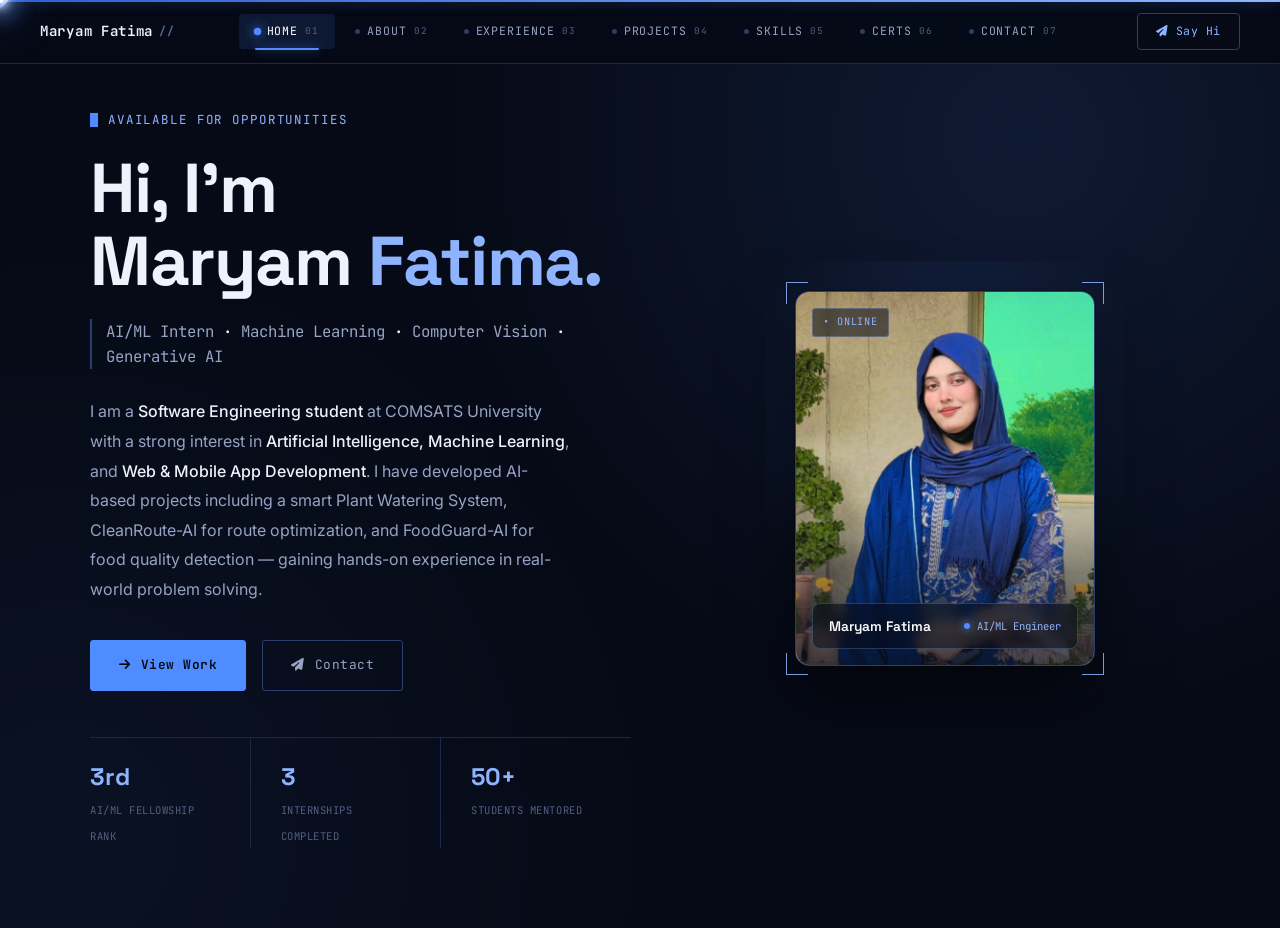
==== commit 59ebd09f: "Initial portfolio" ====
--- a/index.html
+++ b/index.html
@@ -13,11 +13,10 @@
 
 <div class="cur-wrap" id="curWrap">
   <div class="cur-halo" id="curHalo"></div>
-  <div class="cur-orbit" id="curOrbit"><span></span><span></span><span></span></div>
+  <div class="cur-orbit" id="curOrbit"></div>
   <div class="cur-core" id="curCore"></div>
 </div>
-<div class="cur-trail" id="curTrail">
-  <span></span><span></span><span></span><span></span><span></span>
+<div class="cur-trail" id="curTrail"><span></span><span></span><span></span>
 </div>
 <div class="cur-ring2" id="curRing2"></div>
 <div class="cur-label" id="curLabel"></div>
@@ -25,7 +24,7 @@
 <div class="progress-track"><div class="progress-fill"></div></div>
 
 <nav class="topnav">
-  <a href="index.html" class="logo">MF<span>://</span></a>
+  <a href="index.html" class="logo"><span class="logo-Maryam Fatima">Maryam Fatima</span><span class="logo-slash">//</span></a>
   <ul class="navlinks" id="navLinks">
     <li><a href="index.html" class="active"><span class="nav-dot"></span> Home <span class="nav-num">01</span></a></li>
     <li><a href="about.html"><span class="nav-dot"></span> About <span class="nav-num">02</span></a></li>
--- a/assets/css/style.css
+++ b/assets/css/style.css
@@ -16,45 +16,72 @@
 
 /* ===== CUSTOM CURSOR ===== */
 .cur-wrap{position:fixed; top:0; left:0; width:0; height:0; pointer-events:none; z-index:99999;}
-.cur-trail{position:fixed; top:0; left:0; width:0; height:0; pointer-events:none; z-index:99997;}
+.cur-trail{position:fixed; top:0; left:0; width:0; height:0; pointer-events:none; z-index:99996;}
 .cur-trail span{
-  position:absolute; top:0; left:0; width:9px; height:9px; margin:-4.5px 0 0 -4.5px; border-radius:50%;
-  background:var(--blue-light); box-shadow:0 0 10px 2px rgba(143,180,255,.6); will-change:transform, opacity;
+  position:absolute; top:0; left:0; width:6px; height:6px; margin:-3px 0 0 -3px;
+  border-radius:50%;
+  background:radial-gradient(circle, rgba(255,255,255,.9) 0%, rgba(143,180,255,.6) 30%, rgba(79,140,255,.2) 60%, transparent 100%);
+  box-shadow:0 0 8px 3px rgba(143,180,255,.4);
+  will-change:transform, opacity;
 }
 .cur-halo{
-  position:absolute; top:0; left:0; width:46px; height:46px; margin:-23px 0 0 -23px;
-  border-radius:50%; border:1px solid rgba(143,180,255,.55);
-  animation:haloBreathe 2.2s ease-in-out infinite; pointer-events:none;
-}
-@keyframes haloBreathe{
-  0%{transform:scale(.75); opacity:.7;}
-  70%{transform:scale(1.25); opacity:0;}
-  100%{transform:scale(1.25); opacity:0;}
+  position:absolute; top:0; left:0; width:60px; height:60px; margin:-30px 0 0 -30px;
+  pointer-events:none;
+  background:radial-gradient(circle, rgba(143,180,255,.2) 0%, rgba(79,140,255,.08) 40%, transparent 70%);
+  animation:haloPulse 2.5s ease-in-out infinite;
+}
+@keyframes haloPulse{
+  0%,100%{transform:scale(1); opacity:.7;}
+  50%{transform:scale(1.2); opacity:.4;}
 }
 .cur-core{
-  position:absolute; top:0; left:0; width:22px; height:22px; margin:-11px 0 0 -11px;
-  background:radial-gradient(circle at 35% 30%, #ffffff 0%, var(--blue-light) 45%, var(--blue-deep) 100%);
-  border-radius:50%; z-index:3;
-  box-shadow:0 0 8px 2px #fff, 0 0 32px 10px rgba(143,180,255,.9), 0 0 70px 22px rgba(79,140,255,.5), 0 0 120px 40px rgba(79,140,255,.2);
-  transition:width .25s cubic-bezier(.34,1.56,.64,1), height .25s cubic-bezier(.34,1.56,.64,1), background .25s ease, opacity .25s ease;
-  will-change:transform;
+  position:absolute; top:0; left:0; width:18px; height:18px; margin:-9px 0 0 -9px;
+  z-index:3; pointer-events:none;
+}
+.cur-core::before{
+  content:''; position:absolute; inset:0;
+  background:conic-gradient(from 0deg, #fff, var(--blue-light), var(--blue-deep), var(--blue-light), #fff);
+  clip-path:polygon(50% 0%, 100% 50%, 50% 100%, 0% 50%);
+  animation:diamondSpin 4s linear infinite;
+  filter:brightness(1.2);
+  transition:all .25s ease;
+}
+.cur-core::after{
+  content:''; position:absolute; top:50%; left:50%; width:5px; height:5px;
+  margin:-2.5px 0 0 -2.5px; background:#fff; border-radius:50%;
+  box-shadow:0 0 10px 4px rgba(255,255,255,.95), 0 0 25px 8px rgba(143,180,255,.7), 0 0 50px 14px rgba(79,140,255,.3);
+  transition:all .25s ease;
+}
+@keyframes diamondSpin{to{transform:rotate(360deg);}}
+.cur-core.cursor-press::before{
+  transform:scale(1.4) rotate(45deg);
+  filter:brightness(1.5);
+  box-shadow:0 0 30px rgba(143,180,255,.9);
+}
+.cur-core.cursor-press::after{
+  width:7px; height:7px; margin:-3.5px 0 0 -3.5px;
+  box-shadow:0 0 15px 6px rgba(255,255,255,1), 0 0 40px 12px rgba(143,180,255,.9);
+}
+.cur-core.hover::before{
+  width:30px; height:30px; margin-left:-15px; margin-top:-15px;
+  animation:diamondSpin 2s linear infinite;
+  filter:brightness(1.4);
+  box-shadow:0 0 40px rgba(143,180,255,.9), 0 0 80px rgba(79,140,255,.4);
+}
+.cur-core.hover::after{
+  width:7px; height:7px; margin:-3.5px 0 0 -3.5px;
+  box-shadow:0 0 14px 5px rgba(255,255,255,1), 0 0 35px 10px rgba(143,180,255,.8), 0 0 60px 18px rgba(79,140,255,.3);
 }
 .cur-orbit{
-  position:absolute; top:0; left:0; width:64px; height:64px; margin:-32px 0 0 -32px;
-  animation:orbitspin 2.6s linear infinite; transition:opacity .25s ease, transform .3s cubic-bezier(.34,1.56,.64,1);
-}
-.cur-orbit span{
-  position:absolute; width:6px; height:6px; border-radius:50%; background:var(--blue-light);
-  box-shadow:0 0 16px 5px rgba(143,180,255,.9); opacity:1;
-}
-.cur-orbit span:nth-child(1){top:0; left:50%; margin-left:-4px; width:8px; height:8px; background:#fff; box-shadow:0 0 20px 6px #fff;}
-.cur-orbit span:nth-child(2){bottom:11px; right:4px;}
-.cur-orbit span:nth-child(3){bottom:11px; left:4px; opacity:.65;}
-@keyframes orbitspin{to{transform:rotate(360deg);}}
+  position:absolute; top:0; left:0; width:0; height:0; margin:0;
+  pointer-events:none; opacity:0;
+}
+.cur-orbit span{display:none;}
 .cur-ring2{
-  position:absolute; top:0; left:0; width:0; height:0; border-radius:50%;
-  border:2px solid var(--blue-light); pointer-events:none; box-shadow:0 0 30px rgba(79,140,255,.5), inset 0 0 20px rgba(79,140,255,.15);
-  transform:translate(-50%,-50%); transition:width .35s cubic-bezier(.34,1.56,.64,1), height .35s cubic-bezier(.34,1.56,.64,1), opacity .3s ease, border-color .3s ease;
+  position:absolute; top:0; left:0; width:0; height:0; border-radius:4px;
+  border:1px solid var(--blue-light); pointer-events:none; 
+  box-shadow:0 0 20px rgba(79,140,255,.3);
+  transform:translate(-50%,-50%); transition:width .35s cubic-bezier(.34,1.56,.64,1), height .35s cubic-bezier(.34,1.56,.64,1), opacity .3s ease;
   opacity:0;
 }
 body.magnet-active .cur-core{opacity:0;}
@@ -62,19 +89,65 @@
 body.magnet-active .cur-trail{opacity:0;}
 body.magnet-active .cur-halo{opacity:0;}
 body.magnet-active .cur-ring2{opacity:1;}
-.cur-core.hover{width:34px; height:34px; margin:-17px 0 0 -17px; background:radial-gradient(circle, rgba(143,180,255,.22), transparent 70%); border:2px solid #fff; box-shadow:0 0 16px #fff, 0 0 46px rgba(143,180,255,.8);}
-.cur-orbit.hover{animation-play-state:paused; opacity:.55; transform:scale(1.35);}
 .cur-label{
   position:fixed; top:0; left:0; pointer-events:none; z-index:99999; transform:translate(-50%,-50%);
-  font-family:var(--mono); font-size:.62rem; letter-spacing:.08em; text-transform:uppercase;
-  color:var(--bg); background:var(--blue-light); padding:4px 9px; border-radius:20px;
-  opacity:0; transition:opacity .2s ease; white-space:nowrap;
-}
-.cur-label.show{opacity:1;}
+  font-family:var(--mono); font-size:.56rem; letter-spacing:.1em; text-transform:uppercase;
+  color:var(--bg); background:var(--blue-light); padding:4px 10px; border-radius:3px;
+  opacity:0; transition:opacity .2s ease, transform .2s ease; white-space:nowrap;
+  box-shadow:0 4px 20px rgba(143,180,255,.3);
+}
+.cur-label.show{opacity:1; transform:translate(-50%,-80%);}
 .magnetic{transition:transform .25s cubic-bezier(.34,1.56,.64,1);}
+
+/* ===== PAGE TRANSITIONS ===== */
+.page-loader{
+  position:fixed; inset:0; z-index:999999; background:var(--bg);
+  display:flex; align-items:center; justify-content:center;
+  transition:opacity .5s ease, visibility .5s ease;
+}
+.page-loader.loaded{opacity:0; visibility:hidden; pointer-events:none;}
+.loader-inner{position:relative; display:flex; flex-direction:column; align-items:center; justify-content:center;}
+.loader-ring{
+  position:absolute; border-radius:50%; border:1.5px solid transparent;
+  animation:loaderSpin 1.5s linear infinite;
+}
+.loader-ring:nth-child(1){width:70px; height:70px; border-top-color:var(--blue-light); animation-duration:1.2s;}
+.loader-ring:nth-child(2){width:52px; height:52px; border-right-color:var(--blue); animation-duration:1.8s; animation-direction:reverse;}
+.loader-ring:nth-child(3){width:34px; height:34px; border-bottom-color:var(--blue-light); animation-duration:1s;}
+.loader-text{
+  font-family:var(--display); font-size:1rem; font-weight:600;
+  color:var(--text); position:relative; z-index:1; letter-spacing:-.01em;
+}
+.loader-sub{
+  font-family:var(--mono); font-size:.6rem; letter-spacing:.12em; text-transform:uppercase;
+  color:var(--blue-light); position:relative; z-index:1; margin-top:6px; opacity:.8;
+}
+@keyframes loaderSpin{to{transform:rotate(360deg);}}
+
+body.page-leaving .page-content{
+  animation:pageSlideOut .35s ease forwards;
+}
+@keyframes pageSlideOut{
+  0%{opacity:1; transform:translateY(0);}
+  100%{opacity:0; transform:translateY(20px);}
+}
+body.page-visible .page-content{
+  animation:pageSlideIn .5s ease forwards;
+}
+@keyframes pageSlideIn{
+  0%{opacity:0; transform:translateY(15px);}
+  100%{opacity:1; transform:translateY(0);}
+}
+
+/* ===== SCROLL REVEAL ===== */
+.scroll-reveal{
+  opacity:0; transform:translateY(20px);
+  transition:opacity .6s ease, transform .6s cubic-bezier(.22,.9,.3,1);
+}
+.scroll-reveal.in-view{opacity:1; transform:translateY(0);}
 @media (hover:none) and (pointer:coarse){
   body{cursor:auto;}
-  .cur-wrap,.cur-trail,.cur-ring2,.cur-label{display:none !important;}
+  .cur-wrap,.cur-trail,.cur-ring2,.cur-label,.cur-halo,.cur-orbit,.cur-core{display:none !important;}
 }
 
 /* ===== PROGRESS BAR ===== */
@@ -88,8 +161,16 @@
   border-bottom:1px solid var(--line); padding:0 40px;
   display:flex; align-items:center; justify-content:space-between; height:64px;
 }
-.topnav .logo{font-family:var(--display); font-weight:700; font-size:1.05rem; letter-spacing:-.02em; flex-shrink:0;}
-.topnav .logo span{color:var(--blue);}
+.topnav .logo{
+  font-family:var(--mono); font-weight:600; font-size:.88rem; letter-spacing:.05em; flex-shrink:0;
+  display:flex; align-items:center; gap:6px;
+}
+.topnav .logo .logo-Maryam Fatima{
+  color:var(--text); background:rgba(79,140,255,.1); border:1px solid rgba(79,140,255,.25);
+  padding:4px 10px; border-radius:4px; font-size:.78rem; transition:.3s;
+}
+.topnav .logo:hover .logo-Maryam Fatima{background:rgba(79,140,255,.18); border-color:var(--blue); color:#fff;}
+.topnav .logo .logo-slash{color:var(--blue-light); font-size:.72rem; opacity:.6;}
 .topnav .navlinks{display:flex; align-items:center; gap:4px; list-style:none; margin:0; padding:0;}
 .topnav .navlinks li a{
   font-family:var(--mono); font-size:.72rem; letter-spacing:.08em; text-transform:uppercase;
@@ -120,6 +201,7 @@
 /* ===== PAGE CONTENT ===== */
 .page-content{
   padding-top:90px; padding-bottom:60px; min-height:100vh;
+  will-change:opacity, transform;
 }
 .page-content .container{padding-top:20px; padding-bottom:20px;}
 
@@ -367,14 +449,46 @@
 
 /* ===== CONTACT ===== */
 .page-contact{background:var(--bg);}
-.contact-panel{display:grid; grid-template-columns:1fr 1fr; gap:44px; align-items:start;}
+.contact-panel{display:grid; grid-template-columns:1.2fr 0.8fr; gap:44px; align-items:start;}
+.contact-form-wrap{display:flex; flex-direction:column; gap:24px;}
 .terminal{background:#040711; border:1px solid var(--line-bright); padding:24px 22px; font-family:var(--mono); font-size:.82rem; line-height:1.9;}
 .terminal .p1{color:var(--blue-light);}
 .terminal .p2{color:var(--text-dim);}
 .terminal .out{color:var(--text);}
-.contact-links{display:flex; flex-direction:column;}
-.contact-links a{display:flex; justify-content:space-between; align-items:center; padding:16px 0; border-bottom:1px solid var(--line); font-family:var(--mono); font-size:.84rem; color:var(--text-dim); transition:.25s;}
-.contact-links a:hover{color:var(--blue-light); padding-left:8px;}
+.contact-form{display:flex; flex-direction:column; gap:16px;}
+.form-group{display:flex; flex-direction:column; gap:6px;}
+.form-group label{font-family:var(--mono); font-size:.72rem; color:var(--text-dim); letter-spacing:.05em; text-transform:uppercase;}
+.form-group input,.form-group textarea{
+  background:var(--surface); border:1px solid var(--line); padding:14px 16px;
+  font-family:var(--mono); font-size:.84rem; color:var(--text); border-radius:4px;
+  transition:.25s; outline:none; resize:vertical;
+}
+.form-group input:focus,.form-group textarea:focus{border-color:var(--blue); box-shadow:0 0 0 2px rgba(79,140,255,.15);}
+.form-group input::placeholder,.form-group textarea::placeholder{color:var(--text-dimmer);}
+.form-note{font-family:var(--mono); font-size:.68rem; color:var(--text-dimmer); margin-top:4px;}
+.contact-sidebar{display:flex; flex-direction:column; gap:20px;}
+.contact-card{background:var(--surface); border:1px solid var(--line); padding:22px 20px; transition:.3s;}
+.contact-card:hover{border-color:var(--blue);}
+.contact-card h3{font-family:var(--mono); font-size:.72rem; letter-spacing:.1em; text-transform:uppercase; color:var(--blue-light); margin-bottom:16px;}
+.contact-links-vertical{display:flex; flex-direction:column; gap:12px;}
+.contact-link-item{display:flex; align-items:center; gap:14px; text-decoration:none; padding:10px 12px; border-radius:4px; transition:.25s;}
+.contact-link-item:hover{background:rgba(79,140,255,.06);}
+.cl-icon{
+  width:36px; height:36px; display:flex; align-items:center; justify-content:center;
+  border:1px solid var(--line-bright); border-radius:6px; font-size:.84rem;
+  color:var(--blue-light); flex-shrink:0;
+}
+.cl-text{display:flex; flex-direction:column; gap:2px;}
+.cl-label{font-family:var(--mono); font-size:.64rem; color:var(--text-dimmer); letter-spacing:.05em; text-transform:uppercase;}
+.cl-value{font-family:var(--mono); font-size:.82rem; color:var(--text); transition:.25s;}
+.contact-link-item:hover .cl-value{color:var(--blue-light);}
+.contact-socials{display:flex; gap:10px; flex-wrap:wrap;}
+.social-pill{
+  display:flex; align-items:center; gap:6px; padding:8px 16px;
+  border:1px solid var(--line-bright); font-family:var(--mono); font-size:.74rem;
+  color:var(--text-dim); text-decoration:none; border-radius:4px; transition:.25s;
+}
+.social-pill:hover{border-color:var(--blue); color:var(--blue-light); background:rgba(79,140,255,.06);}
 
 /* ===== FOOTER ===== */
 .site-footer{
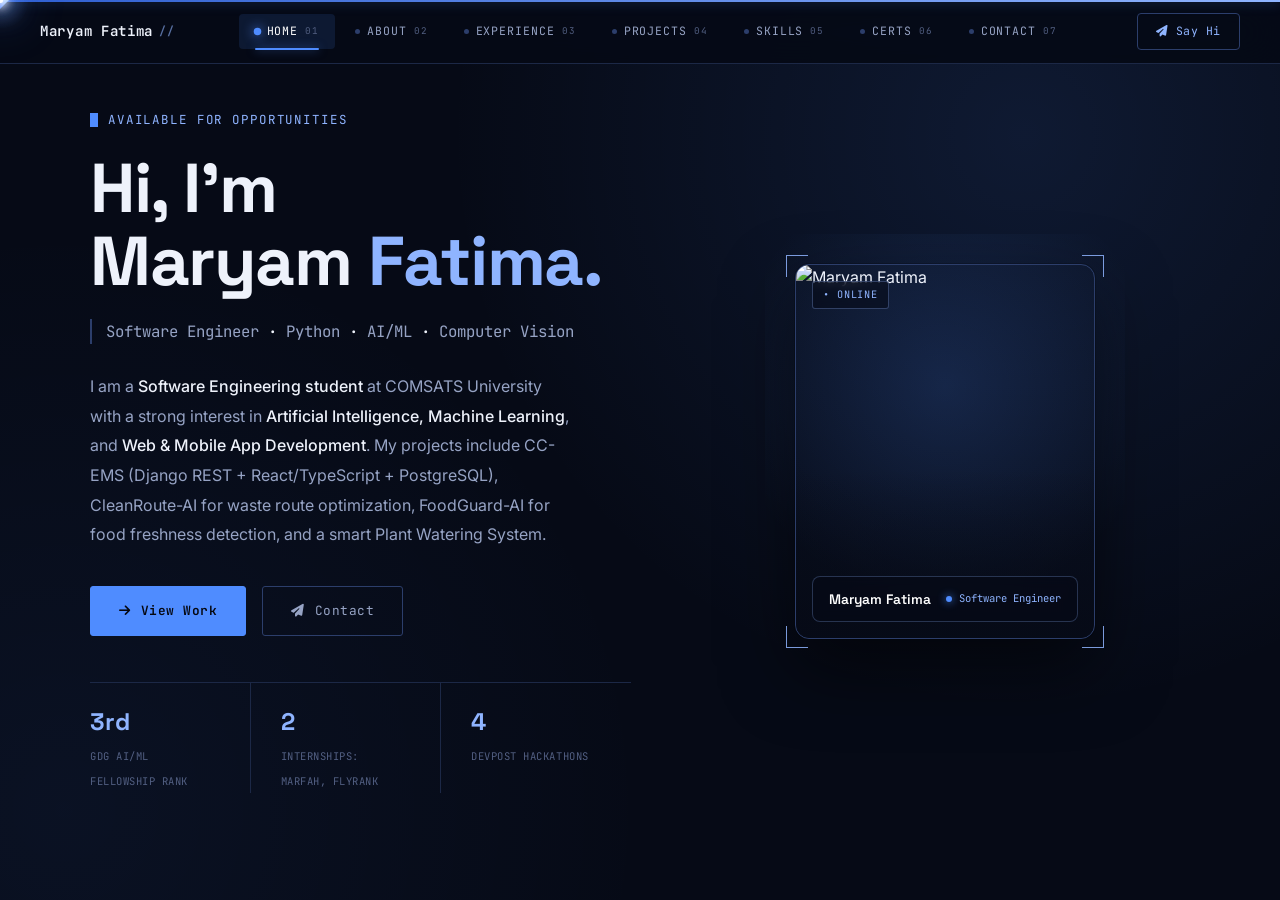
==== commit fa5d8b53: "update" ====
--- a/index.html
+++ b/index.html
@@ -3,7 +3,7 @@
 <head>
 <meta charset="UTF-8" />
 <meta name="viewport" content="width=device-width, initial-scale=1.0" />
-<title>Maryam Fatima — AI/ML Engineer</title>
+<title>Maryam Fatima — Software Engineer · Python, AI/ML</title>
 <link rel="preconnect" href="https://fonts.googleapis.com">
 <link href="https://fonts.googleapis.com/css2?family=Space+Grotesk:wght@400;500;600;700&family=JetBrains+Mono:wght@400;500;600&family=Inter:wght@300;400;500;600;700&display=swap" rel="stylesheet">
 <link rel="stylesheet" href="https://cdnjs.cloudflare.com/ajax/libs/font-awesome/6.5.0/css/all.min.css" />
@@ -46,22 +46,21 @@
       <div class="intro-copy">
         <div class="kicker"><span class="blink"></span> AVAILABLE FOR OPPORTUNITIES</div>
         <h1>Hi, I'm<br>Maryam <span class="last">Fatima.</span></h1>
-        <div class="role-line">AI/ML Intern <b>&middot;</b> Machine Learning <b>&middot;</b> Computer Vision <b>&middot;</b> Generative AI</div>
+        <div class="role-line">Software Engineer <b>&middot;</b> Python <b>&middot;</b> AI/ML <b>&middot;</b> Computer Vision</div>
         <p class="intro-desc">
           I am a <strong>Software Engineering student</strong> at COMSATS University with a strong interest in
           <strong>Artificial Intelligence, Machine Learning</strong>, and <strong>Web &amp; Mobile App Development</strong>.
-          I have developed AI-based projects including a smart Plant Watering System, CleanRoute-AI for route
-          optimization, and FoodGuard-AI for food quality detection &mdash; gaining hands-on experience in
-          real-world problem solving.
+          My projects include CC-EMS (Django REST + React/TypeScript + PostgreSQL), CleanRoute-AI for waste
+          route optimization, FoodGuard-AI for food freshness detection, and a smart Plant Watering System.
         </p>
         <div class="cta-row">
           <a href="projects.html" class="btn btn-solid magnetic"><i class="fas fa-arrow-right"></i> View Work</a>
           <a href="contact.html" class="btn btn-ghost magnetic"><i class="fas fa-paper-plane"></i> Contact</a>
         </div>
         <div class="metric-row">
-          <div class="metric"><b>3rd</b><span>AI/ML FELLOWSHIP RANK</span></div>
-          <div class="metric"><b>3</b><span>INTERNSHIPS COMPLETED</span></div>
-          <div class="metric"><b>50+</b><span>STUDENTS MENTORED</span></div>
+          <div class="metric"><b>3rd</b><span>GDG AI/ML FELLOWSHIP RANK</span></div>
+          <div class="metric"><b>2</b><span>INTERNSHIPS: MARFAH, FLYRANK</span></div>
+          <div class="metric"><b>4</b><span>DEVPOST HACKATHONS</span></div>
         </div>
       </div>
       <div class="intro-visual">
@@ -76,7 +75,7 @@
             <img src="assets/images/profile.jpeg" alt="Maryam Fatima" />
             <div class="badge-pill">
               <span class="pname">Maryam Fatima</span>
-              <span class="prole"><span class="pulse"></span>AI/ML Engineer</span>
+              <span class="prole"><span class="pulse"></span>Software Engineer</span>
             </div>
           </div>
         </div>
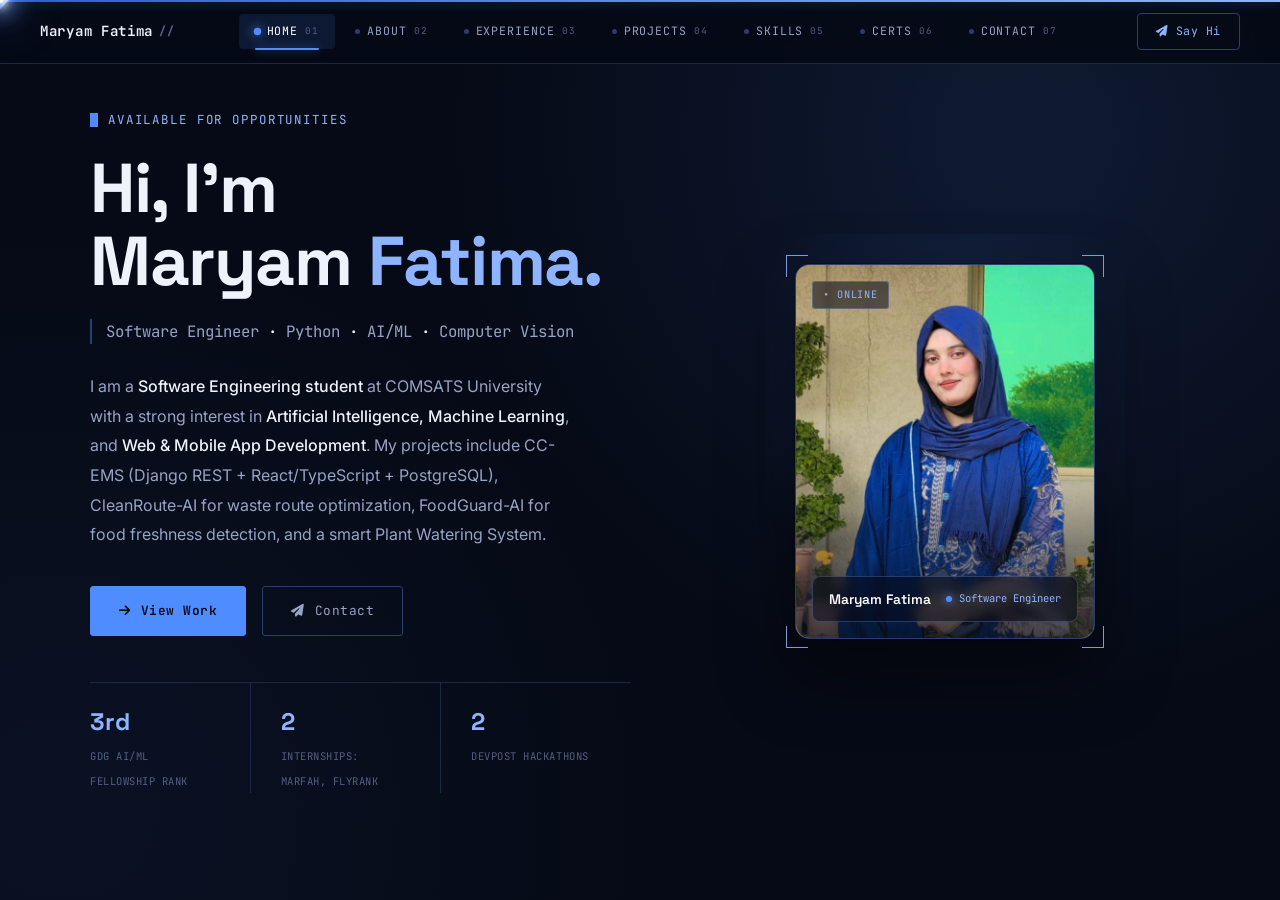
==== commit 218c2e23: "profile update" ====
--- a/index.html
+++ b/index.html
@@ -60,7 +60,7 @@
         <div class="metric-row">
           <div class="metric"><b>3rd</b><span>GDG AI/ML FELLOWSHIP RANK</span></div>
           <div class="metric"><b>2</b><span>INTERNSHIPS: MARFAH, FLYRANK</span></div>
-          <div class="metric"><b>4</b><span>DEVPOST HACKATHONS</span></div>
+          <div class="metric"><b>2</b><span>DEVPOST HACKATHONS</span></div>
         </div>
       </div>
       <div class="intro-visual">
